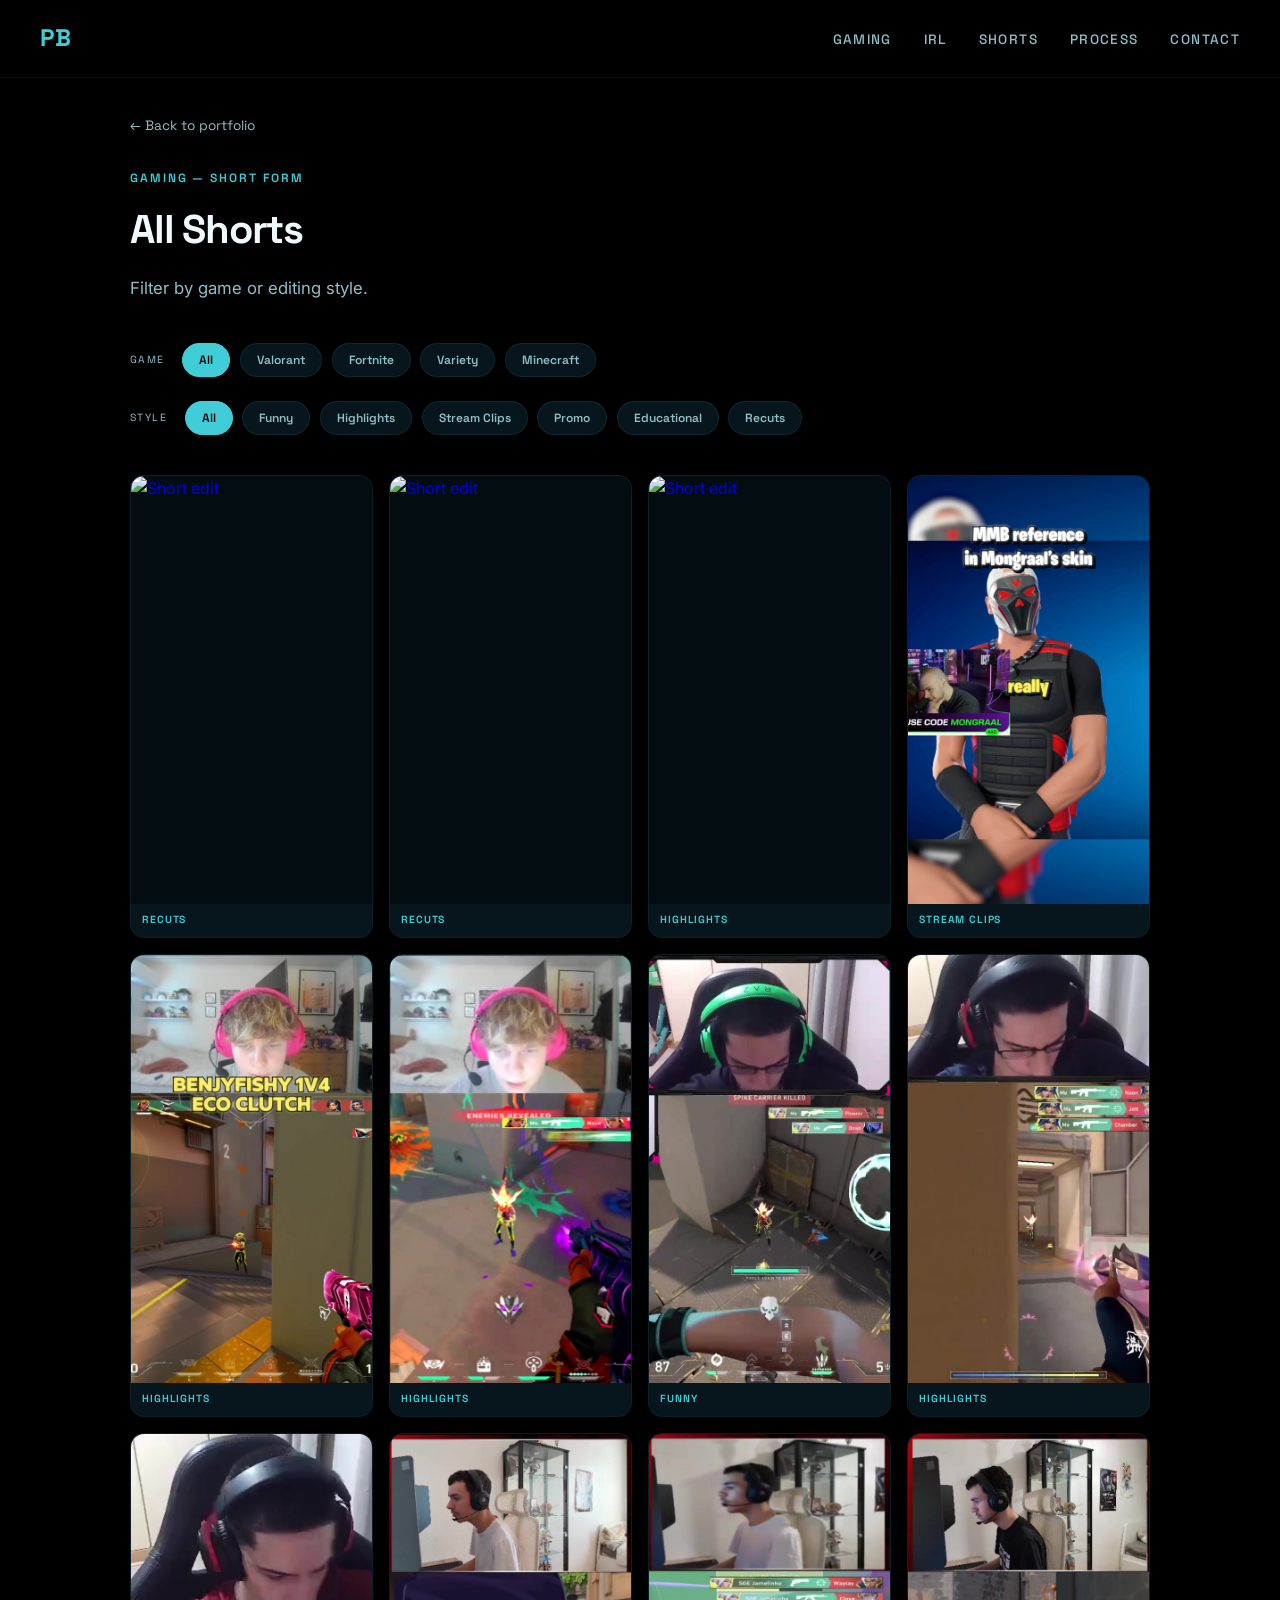
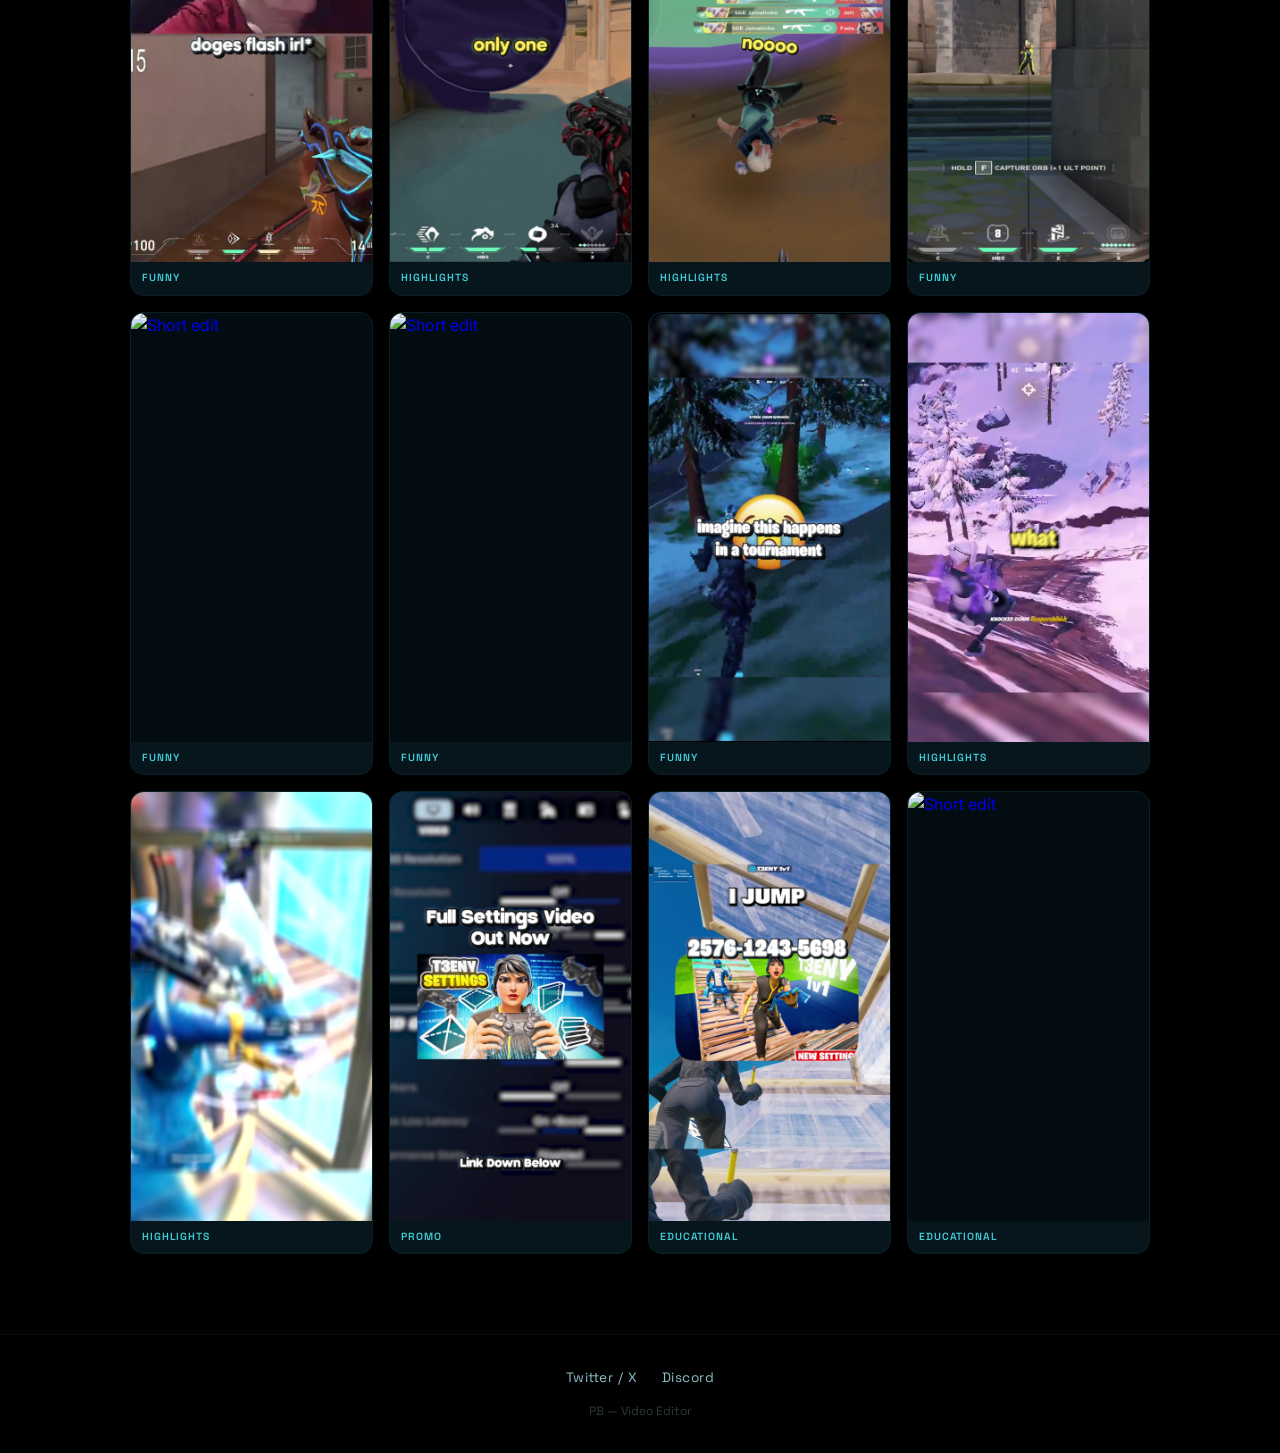
==== shorts.html @ a771ecde "Restore Benjyfishy to site and add 2 new TikTok highlight shorts Co-Authored-By: Claude Sonnet 5 <no" ====
<!DOCTYPE html>
<html lang="en">
<head>
    <meta charset="UTF-8">
    <meta name="viewport" content="width=device-width, initial-scale=1.0">
    <meta name="description" content="PB - Short form gaming edits. TikToks, Shorts, Reels.">
    <link rel="icon" type="image/jpeg" href="img/pfp.jpg">
    <title>PB — Shorts</title>
    <script type="text/javascript">(function(c,l,a,r,i,t,y){c[a]=c[a]||function(){(c[a].q=c[a].q||[]).push(arguments)};t=l.createElement(r);t.async=1;t.src="https://www.clarity.ms/tag/"+i;y=l.getElementsByTagName(r)[0];y.parentNode.insertBefore(t,y);})(window,document,"clarity","script","xhayw4tj0k");</script>
    <script defer src="/_vercel/insights/script.js"></script>
    <link rel="preconnect" href="https://fonts.googleapis.com">
    <link rel="preconnect" href="https://fonts.gstatic.com" crossorigin>
    <link href="https://fonts.googleapis.com/css2?family=Space+Grotesk:wght@400;500;600;700&family=Inter:wght@400;500;600&display=swap" rel="stylesheet">
    <link rel="stylesheet" href="style.css">
</head>
<body>

    <nav>
        <a href="index.html" class="nav-logo">PB</a>
        <button class="hamburger" onclick="this.classList.toggle('active'); document.querySelector('.nav-links').classList.toggle('open')" aria-label="Menu"><span></span><span></span><span></span></button>
        <ul class="nav-links">
            <li><a href="index.html#gaming-longform">Gaming</a></li>
            <li><a href="index.html#irl-longform">IRL</a></li>
            <li><a href="shorts.html">Shorts</a></li>
            <li><a href="index.html#process">Process</a></li>
            <li><a href="index.html#contact">Contact</a></li>
        </ul>
    </nav>

    <section class="content-section" style="padding-top: 7rem;">
        <a href="index.html" class="back-link">← Back to portfolio</a>
        <p class="section-label">Gaming — Short Form</p>
        <h2 class="section-title">All Shorts</h2>
        <p class="section-desc">Filter by game or editing style.</p>

        <div class="filters">
            <span class="filters-label">Game</span>
            <button class="filter-btn active" data-filter="game" data-value="all">All</button>
            <button class="filter-btn" data-filter="game" data-value="valorant">Valorant</button>
            <button class="filter-btn" data-filter="game" data-value="fortnite">Fortnite</button>
            <button class="filter-btn" data-filter="game" data-value="variety">Variety</button>
            <button class="filter-btn" data-filter="game" data-value="minecraft">Minecraft</button>
        </div>

        <div class="filters" style="margin-bottom: 2.5rem;">
            <span class="filters-label">Style</span>
            <button class="filter-btn active" data-filter="style" data-value="all">All</button>
            <button class="filter-btn" data-filter="style" data-value="funny">Funny</button>
            <button class="filter-btn" data-filter="style" data-value="highlights">Highlights</button>
            <button class="filter-btn" data-filter="style" data-value="stream-clips">Stream Clips</button>
            <button class="filter-btn" data-filter="style" data-value="promo">Promo</button>
            <button class="filter-btn" data-filter="style" data-value="educational">Educational</button>
            <button class="filter-btn" data-filter="style" data-value="recuts">Recuts</button>
        </div>

        <div class="shorts-page-grid">

            <!-- Kindly Keyin 1 — Variety — Recuts -->
            <a href="https://www.youtube.com/shorts/w3TwZuUIvdA" target="_blank" class="short-card" data-game="variety" data-style="recuts">
                <div class="short-thumb"><img src="https://img.youtube.com/vi/w3TwZuUIvdA/hqdefault.jpg" alt="Short edit"><div class="thumb-overlay"><div class="play-btn"><svg viewBox="0 0 24 24"><polygon points="8,5 20,12 8,19"/></svg></div></div></div>
                <p class="short-tag">Recuts</p>
            </a>

            <!-- Kindly Keyin 2 — Variety — Recuts -->
            <a href="https://www.youtube.com/shorts/qcKnWe20srw" target="_blank" class="short-card" data-game="variety" data-style="recuts">
                <div class="short-thumb"><img src="https://img.youtube.com/vi/qcKnWe20srw/hqdefault.jpg" alt="Short edit"><div class="thumb-overlay"><div class="play-btn"><svg viewBox="0 0 24 24"><polygon points="8,5 20,12 8,19"/></svg></div></div></div>
                <p class="short-tag">Recuts</p>
            </a>

            <!-- MrDuck 1 — Minecraft — Highlights -->
            <a href="https://youtube.com/shorts/WR0u1XyHiY8" target="_blank" class="short-card" data-game="minecraft" data-style="highlights">
                <div class="short-thumb"><img src="https://img.youtube.com/vi/WR0u1XyHiY8/hqdefault.jpg" alt="Short edit"><div class="thumb-overlay"><div class="play-btn"><svg viewBox="0 0 24 24"><polygon points="8,5 20,12 8,19"/></svg></div></div></div>
                <p class="short-tag">Highlights</p>
            </a>

            <!-- Benjyfishy 1 — Fortnite — Stream Clips -->
            <a href="https://www.tiktok.com/@benjyfishy/video/7657113976437869847" target="_blank" class="short-card" data-game="fortnite" data-style="stream-clips">
                <div class="short-thumb"><img src="img/benjyfishy-1.jpg" alt="Short edit"><div class="thumb-overlay"><div class="play-btn"><svg viewBox="0 0 24 24"><polygon points="8,5 20,12 8,19"/></svg></div></div></div>
                <p class="short-tag">Stream Clips</p>
            </a>

            <!-- Benjyfishy 2 — Fortnite — Highlights -->
            <a href="https://www.tiktok.com/@benjyfishy/video/7693642204333575446" target="_blank" class="short-card" data-game="fortnite" data-style="highlights">
                <div class="short-thumb"><img src="img/benjyfishy-2.jpg" alt="Short edit"><div class="thumb-overlay"><div class="play-btn"><svg viewBox="0 0 24 24"><polygon points="8,5 20,12 8,19"/></svg></div></div></div>
                <p class="short-tag">Highlights</p>
            </a>

            <!-- Benjyfishy 3 — Fortnite — Highlights -->
            <a href="https://www.tiktok.com/@benjyfishy/video/7695808484595567894" target="_blank" class="short-card" data-game="fortnite" data-style="highlights">
                <div class="short-thumb"><img src="img/benjyfishy-3.jpg" alt="Short edit"><div class="thumb-overlay"><div class="play-btn"><svg viewBox="0 0 24 24"><polygon points="8,5 20,12 8,19"/></svg></div></div></div>
                <p class="short-tag">Highlights</p>
            </a>

            <!-- Tkzin 1 — Valorant — Funny -->
            <a href="https://www.tiktok.com/@tkzinvlr/video/7654586617528732948" target="_blank" class="short-card" data-game="valorant" data-style="funny">
                <div class="short-thumb"><img src="img/tkzin-1.jpg" alt="Short edit"><div class="thumb-overlay"><div class="play-btn"><svg viewBox="0 0 24 24"><polygon points="8,5 20,12 8,19"/></svg></div></div></div>
                <p class="short-tag">Funny</p>
            </a>

            <!-- Tkzin 2 — Valorant — Highlights -->
            <a href="https://www.tiktok.com/@tkzinvlr/video/7651688850842078485" target="_blank" class="short-card" data-game="valorant" data-style="highlights">
                <div class="short-thumb"><img src="img/tkzin-2.jpg" alt="Short edit"><div class="thumb-overlay"><div class="play-btn"><svg viewBox="0 0 24 24"><polygon points="8,5 20,12 8,19"/></svg></div></div></div>
                <p class="short-tag">Highlights</p>
            </a>

            <!-- Tkzin 3 — Valorant — Funny -->
            <a href="https://www.tiktok.com/@tkzinvlr/video/7650874917109468437" target="_blank" class="short-card" data-game="valorant" data-style="funny">
                <div class="short-thumb"><img src="img/tkzin-3.jpg" alt="Short edit"><div class="thumb-overlay"><div class="play-btn"><svg viewBox="0 0 24 24"><polygon points="8,5 20,12 8,19"/></svg></div></div></div>
                <p class="short-tag">Funny</p>
            </a>

            <!-- Jamelinho 1 — Valorant — Highlights -->
            <a href="https://www.tiktok.com/@jamelinho213/video/7646429257194917142" target="_blank" class="short-card" data-game="valorant" data-style="highlights">
                <div class="short-thumb"><img src="img/jamelinho-1.jpg" alt="Short edit"><div class="thumb-overlay"><div class="play-btn"><svg viewBox="0 0 24 24"><polygon points="8,5 20,12 8,19"/></svg></div></div></div>
                <p class="short-tag">Highlights</p>
            </a>

            <!-- Jamelinho 2 — Valorant — Highlights -->
            <a href="https://www.tiktok.com/@jamelinho213/video/7651279024005811488" target="_blank" class="short-card" data-game="valorant" data-style="highlights">
                <div class="short-thumb"><img src="img/jamelinho-2.jpg" alt="Short edit"><div class="thumb-overlay"><div class="play-btn"><svg viewBox="0 0 24 24"><polygon points="8,5 20,12 8,19"/></svg></div></div></div>
                <p class="short-tag">Highlights</p>
            </a>

            <!-- Jamelinho 3 — Valorant — Funny -->
            <a href="https://www.tiktok.com/@jamelinho213/video/7651685775796423969" target="_blank" class="short-card" data-game="valorant" data-style="funny">
                <div class="short-thumb"><img src="img/jamelinho-3.jpg" alt="Short edit"><div class="thumb-overlay"><div class="play-btn"><svg viewBox="0 0 24 24"><polygon points="8,5 20,12 8,19"/></svg></div></div></div>
                <p class="short-tag">Funny</p>
            </a>

            <!-- Hailewhy 1 — Valorant — Funny -->
            <a href="https://www.youtube.com/shorts/LQC13AM1E9c" target="_blank" class="short-card" data-game="valorant" data-style="funny">
                <div class="short-thumb"><img src="https://img.youtube.com/vi/LQC13AM1E9c/hqdefault.jpg" alt="Short edit"><div class="thumb-overlay"><div class="play-btn"><svg viewBox="0 0 24 24"><polygon points="8,5 20,12 8,19"/></svg></div></div></div>
                <p class="short-tag">Funny</p>
            </a>

            <!-- Hailewhy 2 — Valorant — Funny -->
            <a href="https://youtube.com/shorts/drgp3cKfG1E" target="_blank" class="short-card" data-game="valorant" data-style="funny">
                <div class="short-thumb"><img src="https://img.youtube.com/vi/drgp3cKfG1E/hqdefault.jpg" alt="Short edit"><div class="thumb-overlay"><div class="play-btn"><svg viewBox="0 0 24 24"><polygon points="8,5 20,12 8,19"/></svg></div></div></div>
                <p class="short-tag">Funny</p>
            </a>

            <!-- Regsita 1 — Fortnite — Funny -->
            <a href="https://youtube.com/shorts/iJgccy70npo" target="_blank" class="short-card" data-game="fortnite" data-style="funny">
                <div class="short-thumb"><img src="img/regsita-1.jpg" alt="Short edit"><div class="thumb-overlay"><div class="play-btn"><svg viewBox="0 0 24 24"><polygon points="8,5 20,12 8,19"/></svg></div></div></div>
                <p class="short-tag">Funny</p>
            </a>

            <!-- Regsita 2 — Fortnite — Highlights -->
            <a href="https://youtube.com/shorts/7oVSVuw4BLs" target="_blank" class="short-card" data-game="fortnite" data-style="highlights">
                <div class="short-thumb"><img src="img/regsita-2.jpg" alt="Short edit"><div class="thumb-overlay"><div class="play-btn"><svg viewBox="0 0 24 24"><polygon points="8,5 20,12 8,19"/></svg></div></div></div>
                <p class="short-tag">Highlights</p>
            </a>

            <!-- Regsita 3 — Fortnite — Highlights -->
            <a href="https://youtube.com/shorts/5EaD35oscok" target="_blank" class="short-card" data-game="fortnite" data-style="highlights">
                <div class="short-thumb"><img src="img/regsita-3.jpg" alt="Short edit"><div class="thumb-overlay"><div class="play-btn"><svg viewBox="0 0 24 24"><polygon points="8,5 20,12 8,19"/></svg></div></div></div>
                <p class="short-tag">Highlights</p>
            </a>

            <!-- T3eny 1 — Fortnite — Promo -->
            <a href="https://youtube.com/shorts/RgDAQVdemAI" target="_blank" class="short-card" data-game="fortnite" data-style="promo">
                <div class="short-thumb"><img src="img/t3eny-1.jpg" alt="Short edit"><div class="thumb-overlay"><div class="play-btn"><svg viewBox="0 0 24 24"><polygon points="8,5 20,12 8,19"/></svg></div></div></div>
                <p class="short-tag">Promo</p>
            </a>

            <!-- T3eny 2 — Fortnite — Educational -->
            <a href="https://www.youtube.com/shorts/pXWXqMBPqcU" target="_blank" class="short-card" data-game="fortnite" data-style="educational">
                <div class="short-thumb"><img src="img/t3eny-2.jpg" alt="Short edit"><div class="thumb-overlay"><div class="play-btn"><svg viewBox="0 0 24 24"><polygon points="8,5 20,12 8,19"/></svg></div></div></div>
                <p class="short-tag">Educational</p>
            </a>

            <!-- T3eny 3 — Fortnite — Educational -->
            <a href="https://www.youtube.com/shorts/SgslJrRnRcw" target="_blank" class="short-card" data-game="fortnite" data-style="educational">
                <div class="short-thumb"><img src="https://img.youtube.com/vi/SgslJrRnRcw/hqdefault.jpg" alt="Short edit"><div class="thumb-overlay"><div class="play-btn"><svg viewBox="0 0 24 24"><polygon points="8,5 20,12 8,19"/></svg></div></div></div>
                <p class="short-tag">Educational</p>
            </a>

        </div>

        <p class="no-results" style="display:none; text-align:center; color: var(--text-secondary); font-family: 'Space Grotesk', sans-serif; padding: 3rem 0;">No shorts match those filters.</p>
    </section>

    <footer>
        <div class="footer-socials">
            <a href="https://x.com/pbvfx__" target="_blank">Twitter / X</a>
            <a href="https://discord.com/users/598600753732648965" target="_blank">Discord</a>
        </div>
        <p class="footer-copy">PB — Video Editor</p>
    </footer>

    <script>
        const gameFilter = { current: 'all' };
        const styleFilter = { current: 'all' };

        document.querySelectorAll('.filter-btn').forEach(btn => {
            btn.addEventListener('click', () => {
                const filterType = btn.dataset.filter;
                const value = btn.dataset.value;

                if (filterType === 'game') gameFilter.current = value;
                if (filterType === 'style') styleFilter.current = value;

                document.querySelectorAll(`.filter-btn[data-filter="${filterType}"]`).forEach(b => b.classList.remove('active'));
                btn.classList.add('active');

                filterShorts();
            });
        });

        function filterShorts() {
            const cards = document.querySelectorAll('.shorts-page-grid .short-card');
            let visibleCount = 0;

            cards.forEach(card => {
                const game = card.dataset.game;
                const style = card.dataset.style;
                const matchGame = gameFilter.current === 'all' || game === gameFilter.current;
                const matchStyle = styleFilter.current === 'all' || style === styleFilter.current;

                if (matchGame && matchStyle) {
                    card.style.display = '';
                    visibleCount++;
                } else {
                    card.style.display = 'none';
                }
            });

            document.querySelector('.no-results').style.display = visibleCount === 0 ? '' : 'none';
        }
    </script>

</body>
</html>
---- style.css ----
:root {
    --background: #000000;
    --background-secondary: #030D11;
    --surface: #07161C;
    --primary: #218697;
    --primary-dark: #0D353F;
    --accent: #41CDD8;
    --accent-glow: #45E2EA;
    --text-primary: #F0F9FB;
    --text-secondary: #8FBFC8;
    --border: #568E98;
    --soft-glow: #BEE8EE;
    --radius: 10px;
    --radius-sm: 6px;
    --radius-lg: 14px;
    --hover-ease: cubic-bezier(0.25, 0.1, 0.0, 1.0);
}

* { margin: 0; padding: 0; box-sizing: border-box; }
html { scroll-behavior: smooth; }

body {
    font-family: 'Inter', sans-serif;
    background: var(--background);
    color: var(--text-primary);
    line-height: 1.6;
    overflow-x: hidden;
}

/* Nav */
nav { position: fixed; top: 0; left: 0; right: 0; z-index: 100; padding: 1.2rem 2.5rem; display: flex; justify-content: space-between; align-items: center; background: rgba(0, 0, 0, 0.85); backdrop-filter: blur(14px); border-bottom: 1px solid rgba(65, 205, 216, 0.07); }
.nav-logo { font-family: 'Space Grotesk', sans-serif; font-size: 1.5rem; font-weight: 700; color: var(--accent); text-decoration: none; letter-spacing: -0.02em; }
.nav-links { display: flex; gap: 2rem; list-style: none; }
.nav-links a { font-family: 'Space Grotesk', sans-serif; font-size: 0.85rem; font-weight: 500; color: var(--text-secondary); text-decoration: none; text-transform: uppercase; letter-spacing: 0.1em; transition: color 0.4s var(--hover-ease); }
.nav-links a:hover { color: var(--accent); }
.hamburger { display: none; flex-direction: column; gap: 5px; cursor: pointer; background: none; border: none; padding: 4px; }
.hamburger span { display: block; width: 22px; height: 2px; background: var(--text-secondary); transition: all 0.3s; }
.hamburger.active span:nth-child(1) { transform: rotate(45deg) translate(5px, 5px); }
.hamburger.active span:nth-child(2) { opacity: 0; }
.hamburger.active span:nth-child(3) { transform: rotate(-45deg) translate(5px, -5px); }

/* Hero */
.hero { min-height: 100vh; display: flex; flex-direction: column; justify-content: center; align-items: center; text-align: center; padding: 6rem 2rem 4rem; position: relative; overflow: hidden; }
.hero-glow { position: absolute; top: 40%; left: 50%; transform: translate(-50%, -50%); width: 1000px; height: 1000px; background: radial-gradient(circle, rgba(65, 205, 216, 0.13) 0%, rgba(65, 205, 216, 0.06) 25%, rgba(65, 205, 216, 0.02) 45%, transparent 65%); pointer-events: none; animation: glowPulse 6s ease-in-out infinite; }
@keyframes glowPulse { 0%, 100% { transform: translate(-50%, -50%) scale(1); opacity: 1; } 33% { transform: translate(-48%, -52%) scale(1.06); opacity: 0.85; } 66% { transform: translate(-52%, -48%) scale(0.97); opacity: 0.95; } }
.hero-name { font-family: 'Space Grotesk', sans-serif; font-size: clamp(5.5rem, 13vw, 10rem); font-weight: 700; letter-spacing: -0.05em; color: var(--text-primary); line-height: 0.9; margin-bottom: 0.5rem; position: relative; z-index: 1; }
.hero-handle { font-family: 'Space Grotesk', sans-serif; font-size: 1.1rem; color: var(--accent); font-weight: 500; margin-bottom: 1.8rem; letter-spacing: 0.02em; position: relative; z-index: 1; }
.hero-tagline { font-size: 1.15rem; color: var(--text-secondary); max-width: 440px; margin-bottom: 2.8rem; line-height: 1.7; position: relative; z-index: 1; }

/* Buttons */
.btn { display: inline-block; font-family: 'Space Grotesk', sans-serif; font-size: 0.9rem; font-weight: 600; text-transform: uppercase; letter-spacing: 0.12em; padding: 0.9rem 2.4rem; color: var(--background); background: var(--accent); text-decoration: none; border-radius: var(--radius); transition: all 0.5s var(--hover-ease); position: relative; z-index: 1; }
.btn:hover { background: var(--accent-glow); box-shadow: 0 4px 25px rgba(65, 205, 216, 0.3); }
.btn-outline { background: transparent; color: var(--accent); border: 1.5px solid var(--accent); }
.btn-outline:hover { background: rgba(65, 205, 216, 0.1); box-shadow: 0 4px 25px rgba(65, 205, 216, 0.2); }
.btn-sm { font-size: 0.8rem; padding: 0.7rem 1.8rem; }

/* Sections */
.content-section { padding: 5rem 2.5rem; max-width: 1100px; margin: 0 auto; }
.section-divider { border: none; border-top: 1px solid rgba(65, 205, 216, 0.08); margin: 0; }
.section-label { font-family: 'Space Grotesk', sans-serif; font-size: 0.75rem; font-weight: 600; text-transform: uppercase; letter-spacing: 0.16em; color: var(--accent); margin-bottom: 0.6rem; }
.section-title { font-family: 'Space Grotesk', sans-serif; font-size: clamp(1.8rem, 4vw, 2.5rem); font-weight: 700; letter-spacing: -0.03em; color: var(--text-primary); margin-bottom: 0.8rem; }
.section-desc { font-size: 1.05rem; color: var(--text-secondary); max-width: 480px; margin-bottom: 2.5rem; line-height: 1.7; }
.section-header { display: flex; justify-content: space-between; align-items: flex-end; margin-bottom: 2.5rem; }
.section-header .section-desc { margin-bottom: 0; }
.section-header-left { display: flex; flex-direction: column; }

/* About */
.about-layout { display: grid; grid-template-columns: auto 1fr auto; gap: 2.5rem; align-items: start; }
.about-pfp-wrapper { display: flex; flex-direction: column; align-items: center; gap: 0.6rem; }
.about-pfp { width: 100px; height: 100px; border-radius: 50%; object-fit: cover; border: 2px solid rgba(65, 205, 216, 0.2); }
.about-pfp-name { font-family: 'Space Grotesk', sans-serif; font-size: 0.9rem; font-weight: 600; color: var(--text-primary); }
.about-text { font-size: 1rem; color: var(--text-secondary); line-height: 1.85; }
.about-grid { display: grid; grid-template-columns: 1fr 1fr; gap: 0.8rem; }
.about-card { padding: 0.9rem 1rem; background: var(--surface); border: 1px solid rgba(65, 205, 216, 0.06); border-radius: var(--radius); }
.about-card-label { font-family: 'Space Grotesk', sans-serif; font-size: 0.6rem; text-transform: uppercase; letter-spacing: 0.14em; color: var(--accent); margin-bottom: 0.2rem; }
.about-card-value { font-family: 'Space Grotesk', sans-serif; font-size: 0.8rem; font-weight: 600; color: var(--text-primary); }

/* Clients */
.clients-grid { display: grid; grid-template-columns: repeat(3, 1fr); gap: 1.2rem; }
.client-card { display: flex; align-items: center; gap: 1rem; padding: 1.2rem; background: var(--surface); border: 1px solid rgba(65, 205, 216, 0.06); border-radius: var(--radius-lg); transition: all 0.5s var(--hover-ease); text-decoration: none; }
.client-card:hover { border-color: rgba(65, 205, 216, 0.15); box-shadow: 0 4px 20px rgba(65, 205, 216, 0.06); }
.client-pfp { width: 52px; height: 52px; border-radius: 50%; object-fit: cover; border: 1.5px solid rgba(65, 205, 216, 0.15); flex-shrink: 0; }
.client-info { display: flex; flex-direction: column; gap: 0.15rem; }
.client-name { font-family: 'Space Grotesk', sans-serif; font-size: 0.95rem; font-weight: 700; color: var(--text-primary); }
.client-stat { font-family: 'Space Grotesk', sans-serif; font-size: 0.75rem; color: var(--accent); font-weight: 500; }

/* Video Cards */
.video-grid, .additional-grid { display: grid; grid-template-columns: repeat(2, 1fr); gap: 1.2rem; }
.video-card { position: relative; display: block; text-decoration: none; overflow: hidden; background: var(--surface); border: 1px solid rgba(65, 205, 216, 0.05); border-radius: var(--radius-lg); transition: all 0.5s var(--hover-ease); }
.video-card:hover { border-color: rgba(65, 205, 216, 0.18); box-shadow: 0 8px 35px rgba(65, 205, 216, 0.1); transform: translateY(-3px); }
.video-thumb { position: relative; width: 100%; aspect-ratio: 16/9; overflow: hidden; background: var(--background-secondary); }
.video-thumb img { width: 100%; height: 100%; object-fit: cover; transition: transform 0.6s var(--hover-ease); }
.video-card:hover .video-thumb img { transform: scale(1.04); }
.thumb-overlay { position: absolute; inset: 0; background: rgba(0, 0, 0, 0.35); display: flex; align-items: center; justify-content: center; opacity: 0; transition: opacity 0.5s var(--hover-ease); }
.video-card:hover .thumb-overlay, .short-card:hover .thumb-overlay { opacity: 1; }
.play-btn { width: 48px; height: 48px; border: 2px solid var(--accent); border-radius: 50%; display: flex; align-items: center; justify-content: center; }
.play-btn svg { width: 18px; height: 18px; fill: var(--accent); margin-left: 2px; }
.video-info { padding: 1rem 1.1rem; }
.video-client { font-family: 'Space Grotesk', sans-serif; font-size: 0.7rem; text-transform: uppercase; letter-spacing: 0.1em; color: var(--accent); margin-bottom: 0.25rem; }
.video-title { font-family: 'Space Grotesk', sans-serif; font-size: 1rem; font-weight: 600; color: var(--text-primary); line-height: 1.4; }

/* Shorts Carousel */
.shorts-carousel { display: flex; gap: 1rem; overflow-x: auto; scroll-snap-type: x mandatory; -webkit-overflow-scrolling: touch; scrollbar-width: none; padding-bottom: 0.5rem; }
.shorts-carousel::-webkit-scrollbar { display: none; }

.short-card { flex: 0 0 200px; scroll-snap-align: start; position: relative; display: block; text-decoration: none; overflow: hidden; background: var(--surface); border: 1px solid rgba(65, 205, 216, 0.05); border-radius: var(--radius-lg); transition: all 0.5s var(--hover-ease); }
.short-card:hover { border-color: rgba(65, 205, 216, 0.18); box-shadow: 0 8px 35px rgba(65, 205, 216, 0.1); transform: translateY(-3px); }
.short-thumb { position: relative; width: 100%; aspect-ratio: 9/16; overflow: hidden; background: var(--background-secondary); }
.short-thumb img { width: 100%; height: 100%; object-fit: cover; transition: transform 0.6s var(--hover-ease); }
.short-card:hover .short-thumb img { transform: scale(1.04); }
.short-tag { padding: 0.5rem 0.7rem; font-family: 'Space Grotesk', sans-serif; font-size: 0.65rem; text-transform: uppercase; letter-spacing: 0.08em; color: var(--accent); font-weight: 600; }

/* Shorts Grid (for shorts.html) */
.shorts-page-grid { display: grid; grid-template-columns: repeat(4, 1fr); gap: 1rem; }
.shorts-page-grid .short-card { flex: none; }

/* Filters */
.filters { display: flex; flex-wrap: wrap; gap: 0.6rem; margin-bottom: 1.5rem; }
.filters-label { font-family: 'Space Grotesk', sans-serif; font-size: 0.65rem; text-transform: uppercase; letter-spacing: 0.14em; color: var(--text-secondary); margin-right: 0.5rem; display: flex; align-items: center; }
.filter-btn { font-family: 'Space Grotesk', sans-serif; font-size: 0.75rem; font-weight: 600; padding: 0.5rem 1rem; background: var(--surface); border: 1px solid rgba(65, 205, 216, 0.1); border-radius: 50px; color: var(--text-secondary); cursor: pointer; transition: all 0.4s var(--hover-ease); }
.filter-btn:hover { border-color: rgba(65, 205, 216, 0.3); color: var(--accent); }
.filter-btn.active { background: var(--accent); color: var(--background); border-color: var(--accent); }

/* Process */
.process-grid { display: grid; grid-template-columns: repeat(5, 1fr); gap: 1rem; }
.process-step { padding: 1.5rem 1.2rem; background: var(--surface); border: 1px solid rgba(65, 205, 216, 0.06); border-radius: var(--radius-lg); }
.process-step-number { font-family: 'Space Grotesk', sans-serif; font-size: 2rem; font-weight: 700; color: rgba(65, 205, 216, 0.15); line-height: 1; margin-bottom: 0.8rem; }
.process-step-title { font-family: 'Space Grotesk', sans-serif; font-size: 1rem; font-weight: 700; color: var(--accent); margin-bottom: 0.5rem; }
.process-step-desc { font-size: 0.9rem; color: var(--text-secondary); line-height: 1.6; }

/* CTA */
.cta-section { text-align: center; padding: 6rem 2rem; }
.cta-title { font-family: 'Space Grotesk', sans-serif; font-size: clamp(2rem, 5vw, 3rem); font-weight: 700; letter-spacing: -0.03em; margin-bottom: 1rem; }
.cta-desc { color: var(--text-secondary); margin-bottom: 2.5rem; font-size: 1.05rem; }
.cta-buttons { display: flex; gap: 1rem; justify-content: center; flex-wrap: wrap; }
.cta-discord { font-family: 'Space Grotesk', sans-serif; font-size: 0.9rem; color: var(--text-secondary); margin-top: 1.5rem; }
.cta-discord span { color: var(--accent); font-weight: 600; }

/* Footer */
footer { padding: 2rem 2.5rem; text-align: center; border-top: 1px solid rgba(65, 205, 216, 0.05); }
.footer-socials { display: flex; justify-content: center; gap: 1.5rem; margin-bottom: 0.8rem; }
.footer-socials a { color: var(--text-secondary); text-decoration: none; font-size: 0.85rem; font-family: 'Space Grotesk', sans-serif; letter-spacing: 0.04em; transition: color 0.4s var(--hover-ease); }
.footer-socials a:hover { color: var(--accent); }
.footer-copy { font-size: 0.75rem; color: rgba(143, 191, 200, 0.3); font-family: 'Space Grotesk', sans-serif; }

/* Back link */
.back-link { display: inline-flex; align-items: center; gap: 0.4rem; font-family: 'Space Grotesk', sans-serif; font-size: 0.85rem; color: var(--text-secondary); text-decoration: none; margin-bottom: 2rem; transition: color 0.4s var(--hover-ease); }
.back-link:hover { color: var(--accent); }

/* Mobile */
@media (max-width: 768px) {
    nav { padding: 1rem 1.2rem; }
    .hamburger { display: flex; }
    .nav-links { display: none; position: absolute; top: 100%; left: 0; right: 0; flex-direction: column; background: rgba(0, 0, 0, 0.95); backdrop-filter: blur(14px); padding: 1.5rem 1.2rem; gap: 1.2rem; border-bottom: 1px solid rgba(65, 205, 216, 0.07); }
    .nav-links.open { display: flex; }
    .content-section { padding: 3.5rem 1.2rem; }
    .about-layout { grid-template-columns: 1fr; gap: 2rem; }
    .about-pfp-wrapper { flex-direction: row; gap: 1rem; }
    .about-grid { grid-template-columns: 1fr 1fr; }
    .clients-grid { grid-template-columns: 1fr; }
    .video-grid, .additional-grid { grid-template-columns: 1fr; }
    .shorts-page-grid { grid-template-columns: repeat(2, 1fr); gap: 0.8rem; }
    .process-grid { grid-template-columns: 1fr; }
    .hero { padding: 5rem 1.2rem 3rem; }
    .section-header { flex-direction: column; align-items: flex-start; gap: 1.5rem; }
    .short-card { flex: 0 0 160px; }
}

@media (prefers-reduced-motion: reduce) {
    * { transition: none !important; animation: none !important; }
    html { scroll-behavior: auto; }
}
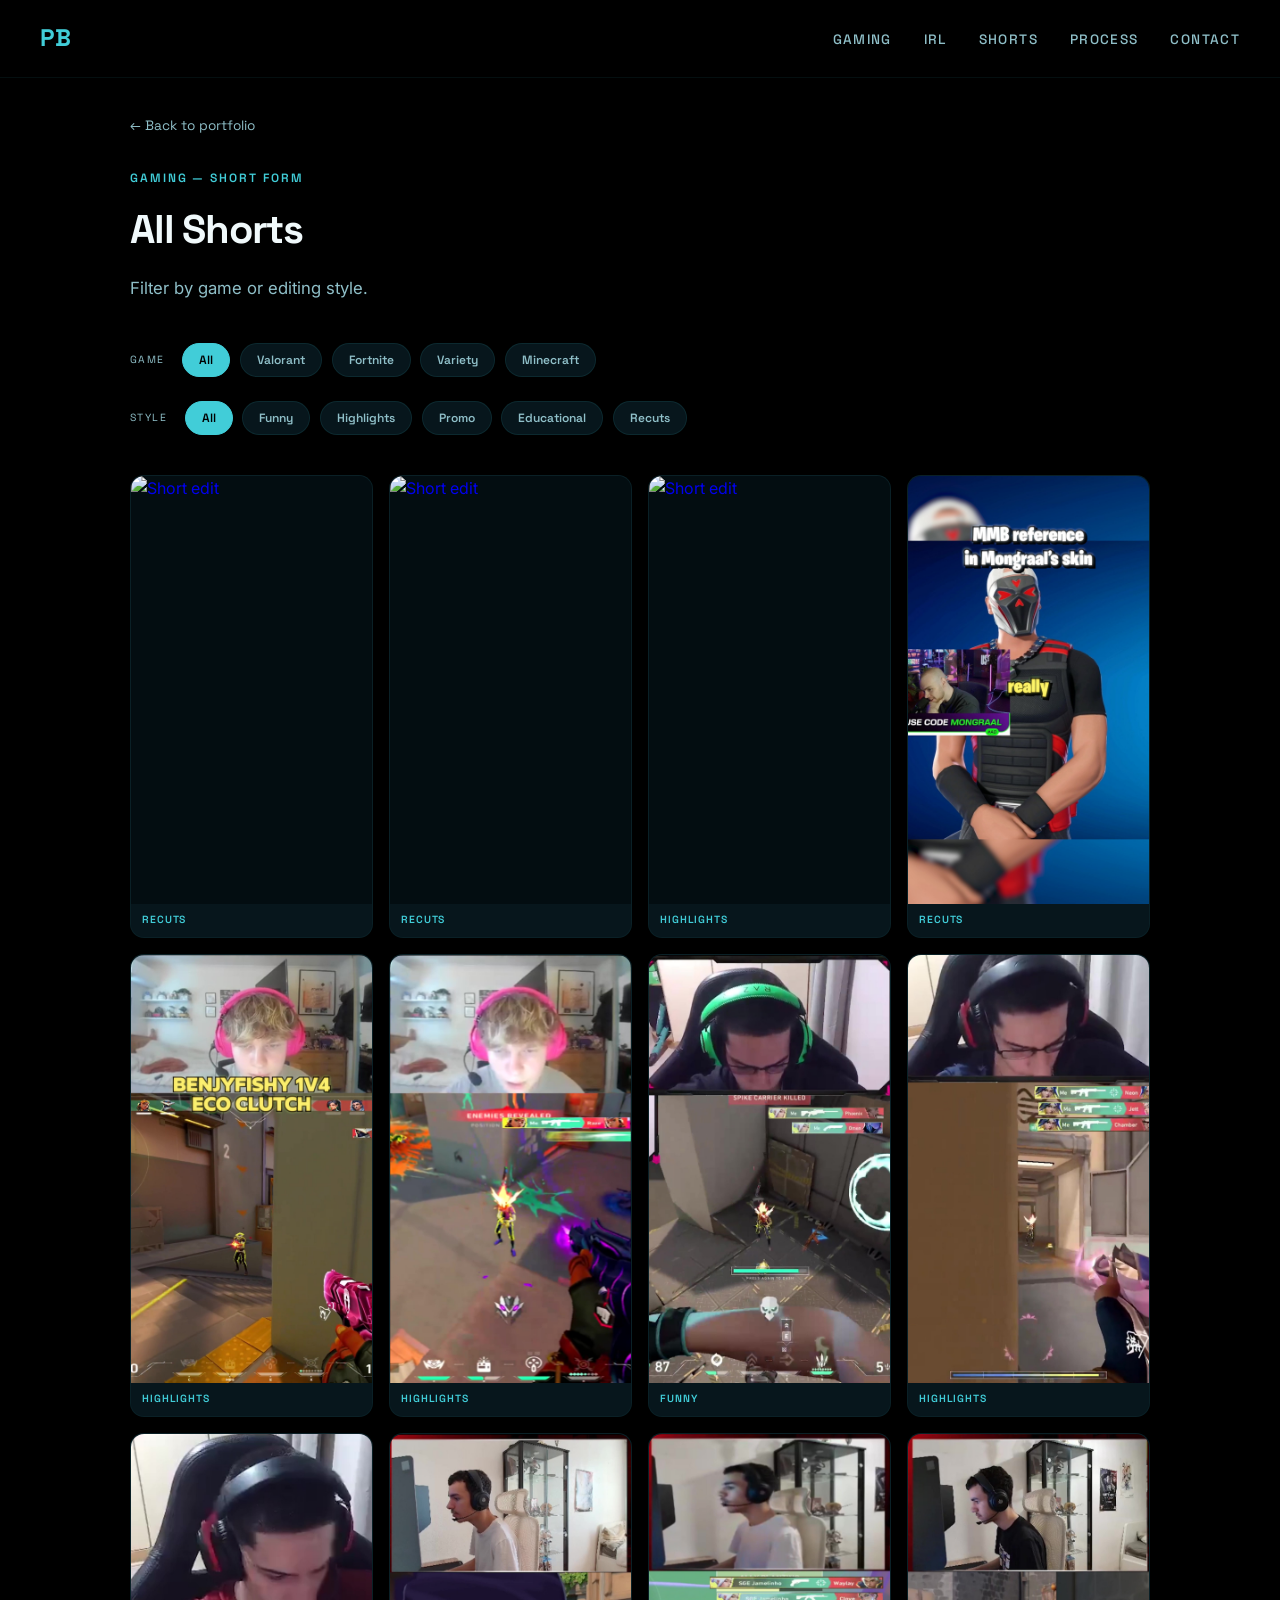
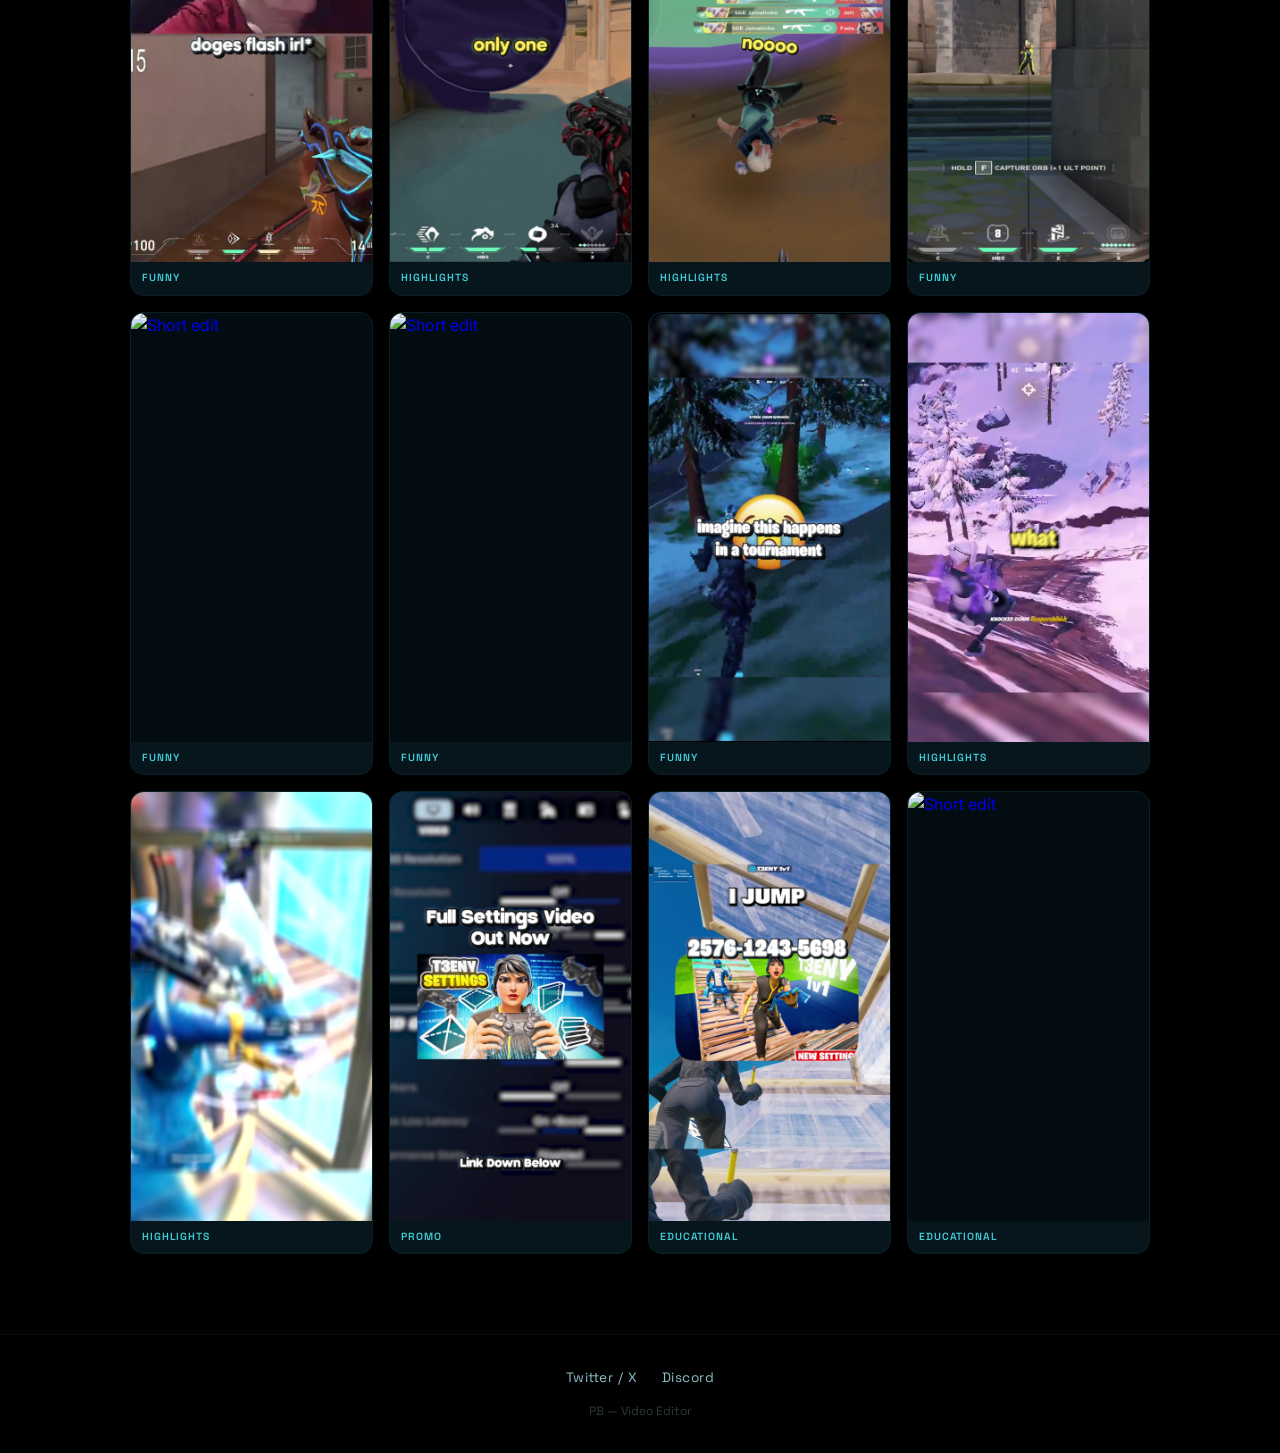
==== commit 58c93043: "Replace Stream Clips style with Recuts, remove unused filter Co-Authored-By: Claude Sonnet 5 <norepl" ====
--- a/shorts.html
+++ b/shorts.html
@@ -47,7 +47,6 @@
             <button class="filter-btn active" data-filter="style" data-value="all">All</button>
             <button class="filter-btn" data-filter="style" data-value="funny">Funny</button>
             <button class="filter-btn" data-filter="style" data-value="highlights">Highlights</button>
-            <button class="filter-btn" data-filter="style" data-value="stream-clips">Stream Clips</button>
             <button class="filter-btn" data-filter="style" data-value="promo">Promo</button>
             <button class="filter-btn" data-filter="style" data-value="educational">Educational</button>
             <button class="filter-btn" data-filter="style" data-value="recuts">Recuts</button>
@@ -73,20 +72,20 @@
                 <p class="short-tag">Highlights</p>
             </a>
 
-            <!-- Benjyfishy 1 — Fortnite — Stream Clips -->
-            <a href="https://www.tiktok.com/@benjyfishy/video/7657113976437869847" target="_blank" class="short-card" data-game="fortnite" data-style="stream-clips">
+            <!-- Benjyfishy 1 — Fortnite — Recuts -->
+            <a href="https://www.tiktok.com/@benjyfishy/video/7657113976437869847" target="_blank" class="short-card" data-game="fortnite" data-style="recuts">
                 <div class="short-thumb"><img src="img/benjyfishy-1.jpg" alt="Short edit"><div class="thumb-overlay"><div class="play-btn"><svg viewBox="0 0 24 24"><polygon points="8,5 20,12 8,19"/></svg></div></div></div>
-                <p class="short-tag">Stream Clips</p>
-            </a>
-
-            <!-- Benjyfishy 2 — Fortnite — Highlights -->
-            <a href="https://www.tiktok.com/@benjyfishy/video/7693642204333575446" target="_blank" class="short-card" data-game="fortnite" data-style="highlights">
+                <p class="short-tag">Recuts</p>
+            </a>
+
+            <!-- Benjyfishy 2 — Valorant — Highlights -->
+            <a href="https://www.tiktok.com/@benjyfishy/video/7693642204333575446" target="_blank" class="short-card" data-game="valorant" data-style="highlights">
                 <div class="short-thumb"><img src="img/benjyfishy-2.jpg" alt="Short edit"><div class="thumb-overlay"><div class="play-btn"><svg viewBox="0 0 24 24"><polygon points="8,5 20,12 8,19"/></svg></div></div></div>
                 <p class="short-tag">Highlights</p>
             </a>
 
-            <!-- Benjyfishy 3 — Fortnite — Highlights -->
-            <a href="https://www.tiktok.com/@benjyfishy/video/7695808484595567894" target="_blank" class="short-card" data-game="fortnite" data-style="highlights">
+            <!-- Benjyfishy 3 — Valorant — Highlights -->
+            <a href="https://www.tiktok.com/@benjyfishy/video/7695808484595567894" target="_blank" class="short-card" data-game="valorant" data-style="highlights">
                 <div class="short-thumb"><img src="img/benjyfishy-3.jpg" alt="Short edit"><div class="thumb-overlay"><div class="play-btn"><svg viewBox="0 0 24 24"><polygon points="8,5 20,12 8,19"/></svg></div></div></div>
                 <p class="short-tag">Highlights</p>
             </a>
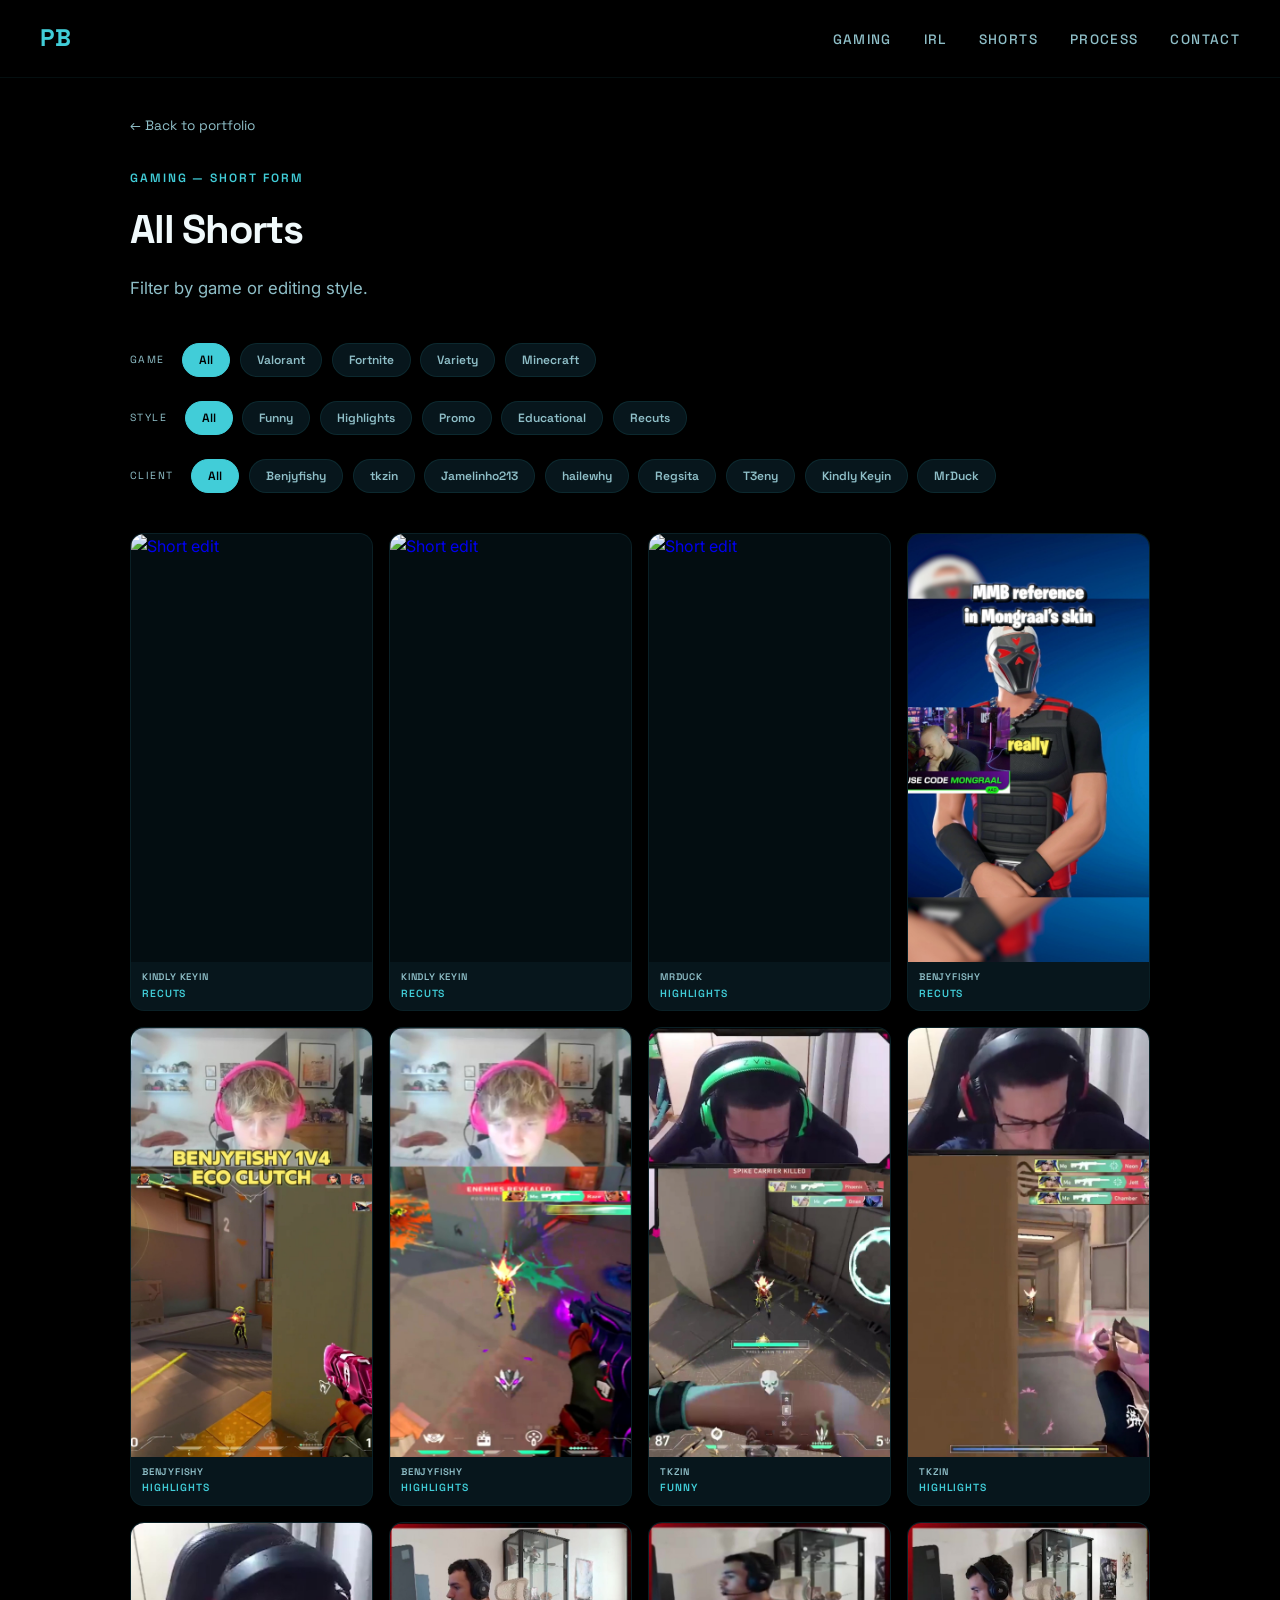
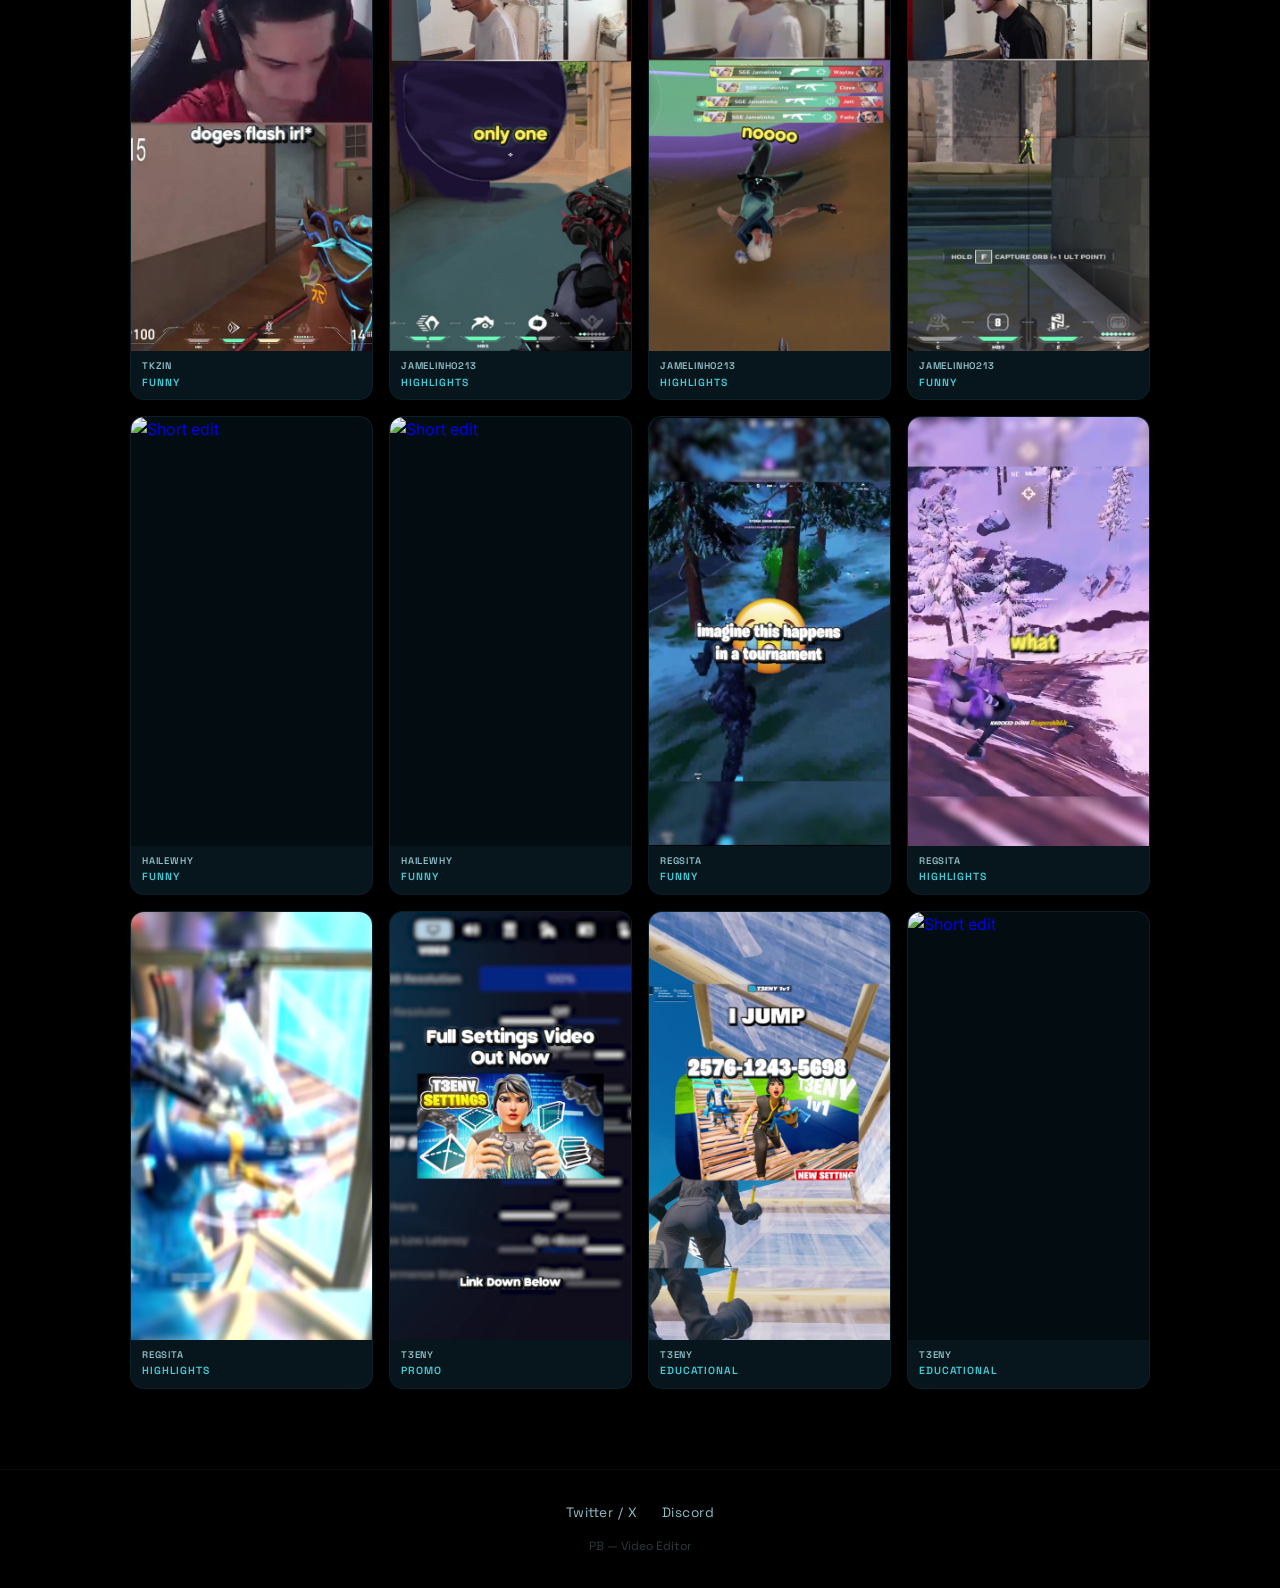
==== commit c303171d: "Add client labels and filter to shorts page, link client cards to pre-filtered shorts" ====
--- a/shorts.html
+++ b/shorts.html
@@ -42,7 +42,7 @@
             <button class="filter-btn" data-filter="game" data-value="minecraft">Minecraft</button>
         </div>
 
-        <div class="filters" style="margin-bottom: 2.5rem;">
+        <div class="filters">
             <span class="filters-label">Style</span>
             <button class="filter-btn active" data-filter="style" data-value="all">All</button>
             <button class="filter-btn" data-filter="style" data-value="funny">Funny</button>
@@ -52,125 +52,158 @@
             <button class="filter-btn" data-filter="style" data-value="recuts">Recuts</button>
         </div>
 
+        <div class="filters" style="margin-bottom: 2.5rem;">
+            <span class="filters-label">Client</span>
+            <button class="filter-btn active" data-filter="client" data-value="all">All</button>
+            <button class="filter-btn" data-filter="client" data-value="benjyfishy">Benjyfishy</button>
+            <button class="filter-btn" data-filter="client" data-value="tkzin">tkzin</button>
+            <button class="filter-btn" data-filter="client" data-value="jamelinho213">Jamelinho213</button>
+            <button class="filter-btn" data-filter="client" data-value="hailewhy">hailewhy</button>
+            <button class="filter-btn" data-filter="client" data-value="regsita">Regsita</button>
+            <button class="filter-btn" data-filter="client" data-value="t3eny">T3eny</button>
+            <button class="filter-btn" data-filter="client" data-value="kindlykeyin">Kindly Keyin</button>
+            <button class="filter-btn" data-filter="client" data-value="mrduck">MrDuck</button>
+        </div>
+
         <div class="shorts-page-grid">
 
             <!-- Kindly Keyin 1 — Variety — Recuts -->
-            <a href="https://www.youtube.com/shorts/w3TwZuUIvdA" target="_blank" class="short-card" data-game="variety" data-style="recuts">
+            <a href="https://www.youtube.com/shorts/w3TwZuUIvdA" target="_blank" class="short-card" data-game="variety" data-style="recuts" data-client="kindlykeyin">
                 <div class="short-thumb"><img src="https://img.youtube.com/vi/w3TwZuUIvdA/hqdefault.jpg" alt="Short edit"><div class="thumb-overlay"><div class="play-btn"><svg viewBox="0 0 24 24"><polygon points="8,5 20,12 8,19"/></svg></div></div></div>
+                <p class="short-client">Kindly Keyin</p>
                 <p class="short-tag">Recuts</p>
             </a>
 
             <!-- Kindly Keyin 2 — Variety — Recuts -->
-            <a href="https://www.youtube.com/shorts/qcKnWe20srw" target="_blank" class="short-card" data-game="variety" data-style="recuts">
+            <a href="https://www.youtube.com/shorts/qcKnWe20srw" target="_blank" class="short-card" data-game="variety" data-style="recuts" data-client="kindlykeyin">
                 <div class="short-thumb"><img src="https://img.youtube.com/vi/qcKnWe20srw/hqdefault.jpg" alt="Short edit"><div class="thumb-overlay"><div class="play-btn"><svg viewBox="0 0 24 24"><polygon points="8,5 20,12 8,19"/></svg></div></div></div>
+                <p class="short-client">Kindly Keyin</p>
                 <p class="short-tag">Recuts</p>
             </a>
 
             <!-- MrDuck 1 — Minecraft — Highlights -->
-            <a href="https://youtube.com/shorts/WR0u1XyHiY8" target="_blank" class="short-card" data-game="minecraft" data-style="highlights">
+            <a href="https://youtube.com/shorts/WR0u1XyHiY8" target="_blank" class="short-card" data-game="minecraft" data-style="highlights" data-client="mrduck">
                 <div class="short-thumb"><img src="https://img.youtube.com/vi/WR0u1XyHiY8/hqdefault.jpg" alt="Short edit"><div class="thumb-overlay"><div class="play-btn"><svg viewBox="0 0 24 24"><polygon points="8,5 20,12 8,19"/></svg></div></div></div>
+                <p class="short-client">MrDuck</p>
                 <p class="short-tag">Highlights</p>
             </a>
 
             <!-- Benjyfishy 1 — Fortnite — Recuts -->
-            <a href="https://www.tiktok.com/@benjyfishy/video/7657113976437869847" target="_blank" class="short-card" data-game="fortnite" data-style="recuts">
+            <a href="https://www.tiktok.com/@benjyfishy/video/7657113976437869847" target="_blank" class="short-card" data-game="fortnite" data-style="recuts" data-client="benjyfishy">
                 <div class="short-thumb"><img src="img/benjyfishy-1.jpg" alt="Short edit"><div class="thumb-overlay"><div class="play-btn"><svg viewBox="0 0 24 24"><polygon points="8,5 20,12 8,19"/></svg></div></div></div>
+                <p class="short-client">Benjyfishy</p>
                 <p class="short-tag">Recuts</p>
             </a>
 
             <!-- Benjyfishy 2 — Valorant — Highlights -->
-            <a href="https://www.tiktok.com/@benjyfishy/video/7693642204333575446" target="_blank" class="short-card" data-game="valorant" data-style="highlights">
+            <a href="https://www.tiktok.com/@benjyfishy/video/7693642204333575446" target="_blank" class="short-card" data-game="valorant" data-style="highlights" data-client="benjyfishy">
                 <div class="short-thumb"><img src="img/benjyfishy-2.jpg" alt="Short edit"><div class="thumb-overlay"><div class="play-btn"><svg viewBox="0 0 24 24"><polygon points="8,5 20,12 8,19"/></svg></div></div></div>
+                <p class="short-client">Benjyfishy</p>
                 <p class="short-tag">Highlights</p>
             </a>
 
             <!-- Benjyfishy 3 — Valorant — Highlights -->
-            <a href="https://www.tiktok.com/@benjyfishy/video/7695808484595567894" target="_blank" class="short-card" data-game="valorant" data-style="highlights">
+            <a href="https://www.tiktok.com/@benjyfishy/video/7695808484595567894" target="_blank" class="short-card" data-game="valorant" data-style="highlights" data-client="benjyfishy">
                 <div class="short-thumb"><img src="img/benjyfishy-3.jpg" alt="Short edit"><div class="thumb-overlay"><div class="play-btn"><svg viewBox="0 0 24 24"><polygon points="8,5 20,12 8,19"/></svg></div></div></div>
+                <p class="short-client">Benjyfishy</p>
                 <p class="short-tag">Highlights</p>
             </a>
 
             <!-- Tkzin 1 — Valorant — Funny -->
-            <a href="https://www.tiktok.com/@tkzinvlr/video/7654586617528732948" target="_blank" class="short-card" data-game="valorant" data-style="funny">
+            <a href="https://www.tiktok.com/@tkzinvlr/video/7654586617528732948" target="_blank" class="short-card" data-game="valorant" data-style="funny" data-client="tkzin">
                 <div class="short-thumb"><img src="img/tkzin-1.jpg" alt="Short edit"><div class="thumb-overlay"><div class="play-btn"><svg viewBox="0 0 24 24"><polygon points="8,5 20,12 8,19"/></svg></div></div></div>
+                <p class="short-client">tkzin</p>
                 <p class="short-tag">Funny</p>
             </a>
 
             <!-- Tkzin 2 — Valorant — Highlights -->
-            <a href="https://www.tiktok.com/@tkzinvlr/video/7651688850842078485" target="_blank" class="short-card" data-game="valorant" data-style="highlights">
+            <a href="https://www.tiktok.com/@tkzinvlr/video/7651688850842078485" target="_blank" class="short-card" data-game="valorant" data-style="highlights" data-client="tkzin">
                 <div class="short-thumb"><img src="img/tkzin-2.jpg" alt="Short edit"><div class="thumb-overlay"><div class="play-btn"><svg viewBox="0 0 24 24"><polygon points="8,5 20,12 8,19"/></svg></div></div></div>
+                <p class="short-client">tkzin</p>
                 <p class="short-tag">Highlights</p>
             </a>
 
             <!-- Tkzin 3 — Valorant — Funny -->
-            <a href="https://www.tiktok.com/@tkzinvlr/video/7650874917109468437" target="_blank" class="short-card" data-game="valorant" data-style="funny">
+            <a href="https://www.tiktok.com/@tkzinvlr/video/7650874917109468437" target="_blank" class="short-card" data-game="valorant" data-style="funny" data-client="tkzin">
                 <div class="short-thumb"><img src="img/tkzin-3.jpg" alt="Short edit"><div class="thumb-overlay"><div class="play-btn"><svg viewBox="0 0 24 24"><polygon points="8,5 20,12 8,19"/></svg></div></div></div>
+                <p class="short-client">tkzin</p>
                 <p class="short-tag">Funny</p>
             </a>
 
             <!-- Jamelinho 1 — Valorant — Highlights -->
-            <a href="https://www.tiktok.com/@jamelinho213/video/7646429257194917142" target="_blank" class="short-card" data-game="valorant" data-style="highlights">
+            <a href="https://www.tiktok.com/@jamelinho213/video/7646429257194917142" target="_blank" class="short-card" data-game="valorant" data-style="highlights" data-client="jamelinho213">
                 <div class="short-thumb"><img src="img/jamelinho-1.jpg" alt="Short edit"><div class="thumb-overlay"><div class="play-btn"><svg viewBox="0 0 24 24"><polygon points="8,5 20,12 8,19"/></svg></div></div></div>
+                <p class="short-client">Jamelinho213</p>
                 <p class="short-tag">Highlights</p>
             </a>
 
             <!-- Jamelinho 2 — Valorant — Highlights -->
-            <a href="https://www.tiktok.com/@jamelinho213/video/7651279024005811488" target="_blank" class="short-card" data-game="valorant" data-style="highlights">
+            <a href="https://www.tiktok.com/@jamelinho213/video/7651279024005811488" target="_blank" class="short-card" data-game="valorant" data-style="highlights" data-client="jamelinho213">
                 <div class="short-thumb"><img src="img/jamelinho-2.jpg" alt="Short edit"><div class="thumb-overlay"><div class="play-btn"><svg viewBox="0 0 24 24"><polygon points="8,5 20,12 8,19"/></svg></div></div></div>
+                <p class="short-client">Jamelinho213</p>
                 <p class="short-tag">Highlights</p>
             </a>
 
             <!-- Jamelinho 3 — Valorant — Funny -->
-            <a href="https://www.tiktok.com/@jamelinho213/video/7651685775796423969" target="_blank" class="short-card" data-game="valorant" data-style="funny">
+            <a href="https://www.tiktok.com/@jamelinho213/video/7651685775796423969" target="_blank" class="short-card" data-game="valorant" data-style="funny" data-client="jamelinho213">
                 <div class="short-thumb"><img src="img/jamelinho-3.jpg" alt="Short edit"><div class="thumb-overlay"><div class="play-btn"><svg viewBox="0 0 24 24"><polygon points="8,5 20,12 8,19"/></svg></div></div></div>
+                <p class="short-client">Jamelinho213</p>
                 <p class="short-tag">Funny</p>
             </a>
 
             <!-- Hailewhy 1 — Valorant — Funny -->
-            <a href="https://www.youtube.com/shorts/LQC13AM1E9c" target="_blank" class="short-card" data-game="valorant" data-style="funny">
+            <a href="https://www.youtube.com/shorts/LQC13AM1E9c" target="_blank" class="short-card" data-game="valorant" data-style="funny" data-client="hailewhy">
                 <div class="short-thumb"><img src="https://img.youtube.com/vi/LQC13AM1E9c/hqdefault.jpg" alt="Short edit"><div class="thumb-overlay"><div class="play-btn"><svg viewBox="0 0 24 24"><polygon points="8,5 20,12 8,19"/></svg></div></div></div>
+                <p class="short-client">hailewhy</p>
                 <p class="short-tag">Funny</p>
             </a>
 
             <!-- Hailewhy 2 — Valorant — Funny -->
-            <a href="https://youtube.com/shorts/drgp3cKfG1E" target="_blank" class="short-card" data-game="valorant" data-style="funny">
+            <a href="https://youtube.com/shorts/drgp3cKfG1E" target="_blank" class="short-card" data-game="valorant" data-style="funny" data-client="hailewhy">
                 <div class="short-thumb"><img src="https://img.youtube.com/vi/drgp3cKfG1E/hqdefault.jpg" alt="Short edit"><div class="thumb-overlay"><div class="play-btn"><svg viewBox="0 0 24 24"><polygon points="8,5 20,12 8,19"/></svg></div></div></div>
+                <p class="short-client">hailewhy</p>
                 <p class="short-tag">Funny</p>
             </a>
 
             <!-- Regsita 1 — Fortnite — Funny -->
-            <a href="https://youtube.com/shorts/iJgccy70npo" target="_blank" class="short-card" data-game="fortnite" data-style="funny">
+            <a href="https://youtube.com/shorts/iJgccy70npo" target="_blank" class="short-card" data-game="fortnite" data-style="funny" data-client="regsita">
                 <div class="short-thumb"><img src="img/regsita-1.jpg" alt="Short edit"><div class="thumb-overlay"><div class="play-btn"><svg viewBox="0 0 24 24"><polygon points="8,5 20,12 8,19"/></svg></div></div></div>
+                <p class="short-client">Regsita</p>
                 <p class="short-tag">Funny</p>
             </a>
 
             <!-- Regsita 2 — Fortnite — Highlights -->
-            <a href="https://youtube.com/shorts/7oVSVuw4BLs" target="_blank" class="short-card" data-game="fortnite" data-style="highlights">
+            <a href="https://youtube.com/shorts/7oVSVuw4BLs" target="_blank" class="short-card" data-game="fortnite" data-style="highlights" data-client="regsita">
                 <div class="short-thumb"><img src="img/regsita-2.jpg" alt="Short edit"><div class="thumb-overlay"><div class="play-btn"><svg viewBox="0 0 24 24"><polygon points="8,5 20,12 8,19"/></svg></div></div></div>
+                <p class="short-client">Regsita</p>
                 <p class="short-tag">Highlights</p>
             </a>
 
             <!-- Regsita 3 — Fortnite — Highlights -->
-            <a href="https://youtube.com/shorts/5EaD35oscok" target="_blank" class="short-card" data-game="fortnite" data-style="highlights">
+            <a href="https://youtube.com/shorts/5EaD35oscok" target="_blank" class="short-card" data-game="fortnite" data-style="highlights" data-client="regsita">
                 <div class="short-thumb"><img src="img/regsita-3.jpg" alt="Short edit"><div class="thumb-overlay"><div class="play-btn"><svg viewBox="0 0 24 24"><polygon points="8,5 20,12 8,19"/></svg></div></div></div>
+                <p class="short-client">Regsita</p>
                 <p class="short-tag">Highlights</p>
             </a>
 
             <!-- T3eny 1 — Fortnite — Promo -->
-            <a href="https://youtube.com/shorts/RgDAQVdemAI" target="_blank" class="short-card" data-game="fortnite" data-style="promo">
+            <a href="https://youtube.com/shorts/RgDAQVdemAI" target="_blank" class="short-card" data-game="fortnite" data-style="promo" data-client="t3eny">
                 <div class="short-thumb"><img src="img/t3eny-1.jpg" alt="Short edit"><div class="thumb-overlay"><div class="play-btn"><svg viewBox="0 0 24 24"><polygon points="8,5 20,12 8,19"/></svg></div></div></div>
+                <p class="short-client">T3eny</p>
                 <p class="short-tag">Promo</p>
             </a>
 
             <!-- T3eny 2 — Fortnite — Educational -->
-            <a href="https://www.youtube.com/shorts/pXWXqMBPqcU" target="_blank" class="short-card" data-game="fortnite" data-style="educational">
+            <a href="https://www.youtube.com/shorts/pXWXqMBPqcU" target="_blank" class="short-card" data-game="fortnite" data-style="educational" data-client="t3eny">
                 <div class="short-thumb"><img src="img/t3eny-2.jpg" alt="Short edit"><div class="thumb-overlay"><div class="play-btn"><svg viewBox="0 0 24 24"><polygon points="8,5 20,12 8,19"/></svg></div></div></div>
+                <p class="short-client">T3eny</p>
                 <p class="short-tag">Educational</p>
             </a>
 
             <!-- T3eny 3 — Fortnite — Educational -->
-            <a href="https://www.youtube.com/shorts/SgslJrRnRcw" target="_blank" class="short-card" data-game="fortnite" data-style="educational">
+            <a href="https://www.youtube.com/shorts/SgslJrRnRcw" target="_blank" class="short-card" data-game="fortnite" data-style="educational" data-client="t3eny">
                 <div class="short-thumb"><img src="https://img.youtube.com/vi/SgslJrRnRcw/hqdefault.jpg" alt="Short edit"><div class="thumb-overlay"><div class="play-btn"><svg viewBox="0 0 24 24"><polygon points="8,5 20,12 8,19"/></svg></div></div></div>
+                <p class="short-client">T3eny</p>
                 <p class="short-tag">Educational</p>
             </a>
 
@@ -190,6 +223,7 @@
     <script>
         const gameFilter = { current: 'all' };
         const styleFilter = { current: 'all' };
+        const clientFilter = { current: 'all' };
 
         document.querySelectorAll('.filter-btn').forEach(btn => {
             btn.addEventListener('click', () => {
@@ -198,6 +232,7 @@
 
                 if (filterType === 'game') gameFilter.current = value;
                 if (filterType === 'style') styleFilter.current = value;
+                if (filterType === 'client') clientFilter.current = value;
 
                 document.querySelectorAll(`.filter-btn[data-filter="${filterType}"]`).forEach(b => b.classList.remove('active'));
                 btn.classList.add('active');
@@ -213,10 +248,12 @@
             cards.forEach(card => {
                 const game = card.dataset.game;
                 const style = card.dataset.style;
+                const client = card.dataset.client;
                 const matchGame = gameFilter.current === 'all' || game === gameFilter.current;
                 const matchStyle = styleFilter.current === 'all' || style === styleFilter.current;
-
-                if (matchGame && matchStyle) {
+                const matchClient = clientFilter.current === 'all' || client === clientFilter.current;
+
+                if (matchGame && matchStyle && matchClient) {
                     card.style.display = '';
                     visibleCount++;
                 } else {
@@ -226,6 +263,19 @@
 
             document.querySelector('.no-results').style.display = visibleCount === 0 ? '' : 'none';
         }
+
+        // Pre-select a client filter from the URL, e.g. shorts.html?client=benjyfishy
+        // (linked from each client card on index.html).
+        const urlClient = new URLSearchParams(window.location.search).get('client');
+        if (urlClient) {
+            clientFilter.current = urlClient.toLowerCase();
+            const matchingBtn = document.querySelector(`.filter-btn[data-filter="client"][data-value="${clientFilter.current}"]`);
+            if (matchingBtn) {
+                document.querySelectorAll('.filter-btn[data-filter="client"]').forEach(b => b.classList.remove('active'));
+                matchingBtn.classList.add('active');
+            }
+        }
+        filterShorts();
     </script>
 
 </body>
--- a/style.css
+++ b/style.css
@@ -108,6 +108,8 @@
 .short-thumb { position: relative; width: 100%; aspect-ratio: 9/16; overflow: hidden; background: var(--background-secondary); }
 .short-thumb img { width: 100%; height: 100%; object-fit: cover; transition: transform 0.6s var(--hover-ease); }
 .short-card:hover .short-thumb img { transform: scale(1.04); }
+.short-client { padding: 0.5rem 0.7rem 0; font-family: 'Space Grotesk', sans-serif; font-size: 0.6rem; text-transform: uppercase; letter-spacing: 0.08em; color: var(--text-secondary); font-weight: 600; }
+.short-client + .short-tag { padding-top: 0; }
 .short-tag { padding: 0.5rem 0.7rem; font-family: 'Space Grotesk', sans-serif; font-size: 0.65rem; text-transform: uppercase; letter-spacing: 0.08em; color: var(--accent); font-weight: 600; }
 
 /* Shorts Grid (for shorts.html) */
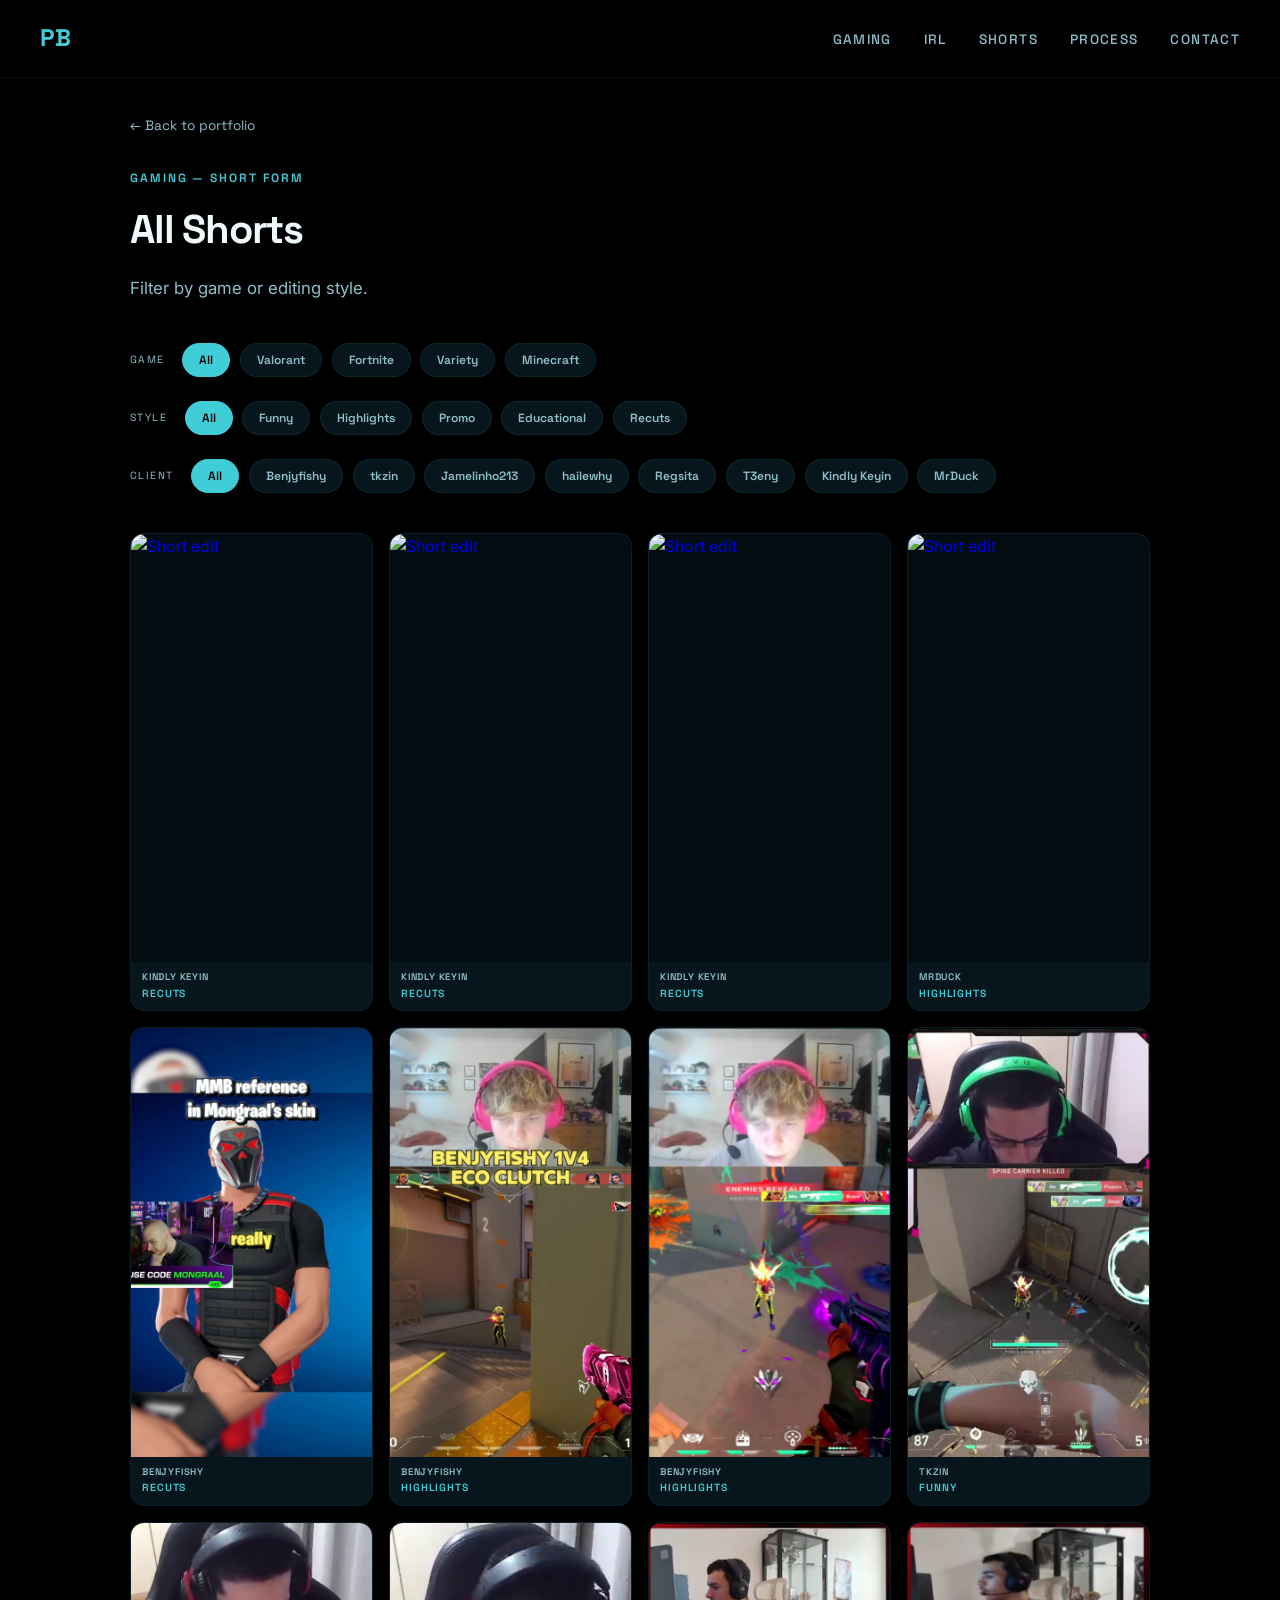
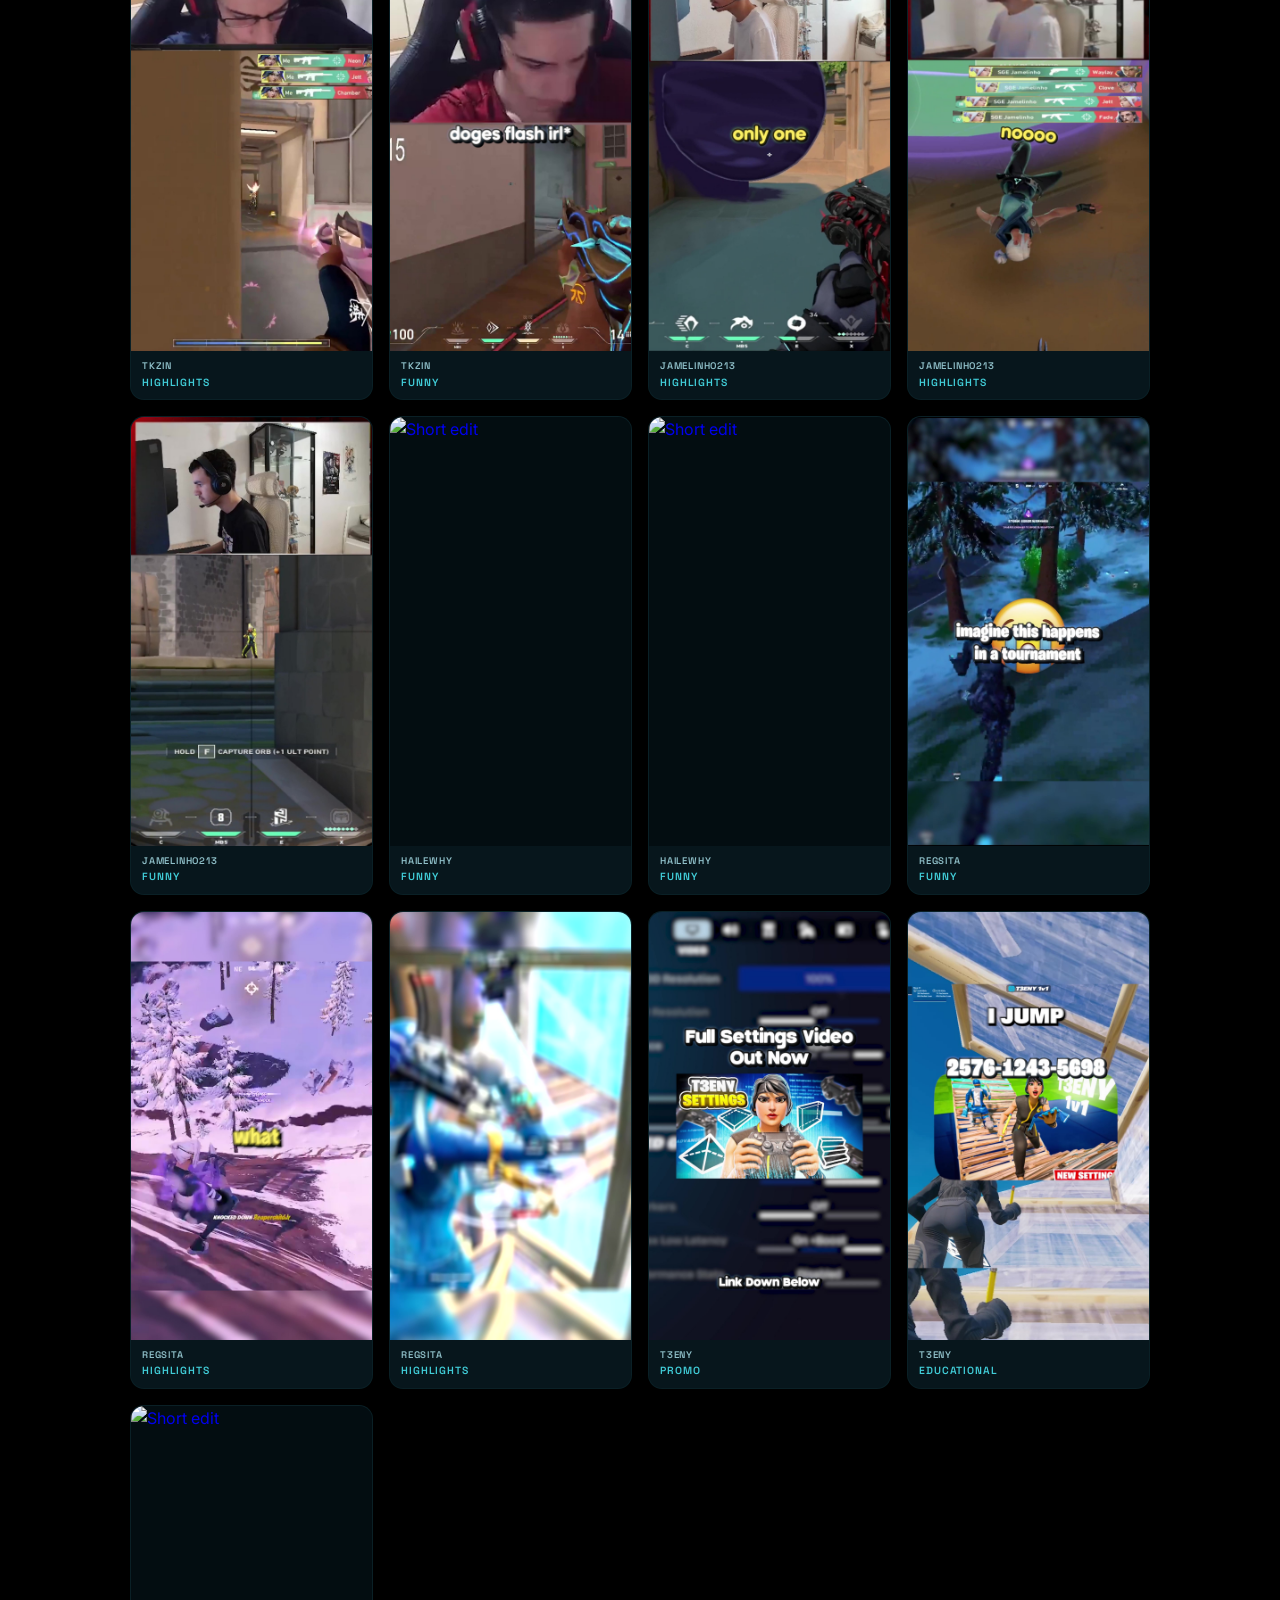
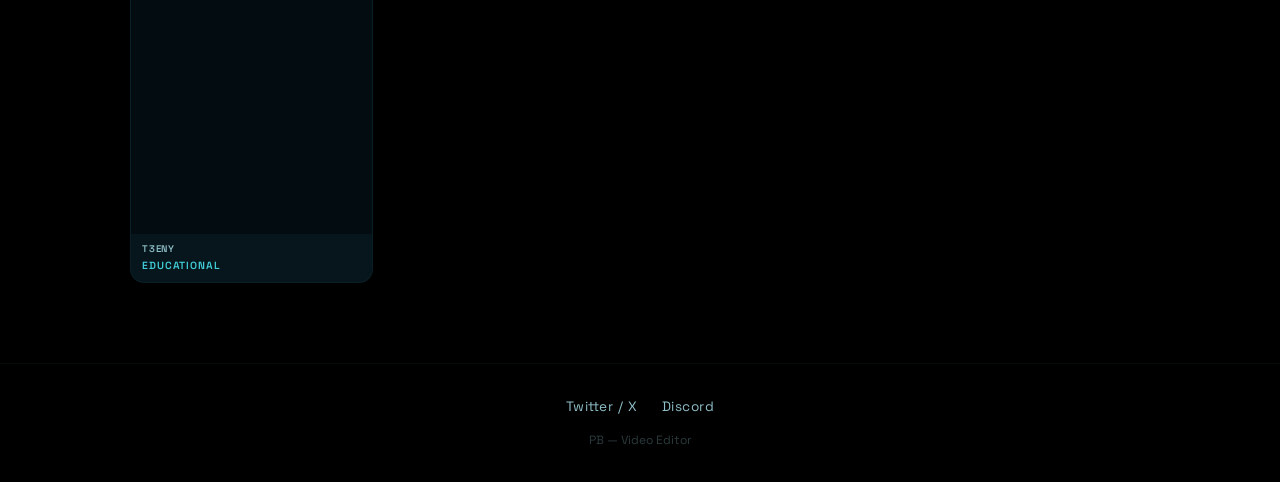
==== commit 0b9825d9: "Add third Kindly Keyin short" ====
--- a/shorts.html
+++ b/shorts.html
@@ -81,6 +81,13 @@
                 <p class="short-tag">Recuts</p>
             </a>
 
+            <!-- Kindly Keyin 3 — Variety — Recuts -->
+            <a href="https://www.youtube.com/shorts/s2gp-FgcQxE" target="_blank" class="short-card" data-game="variety" data-style="recuts" data-client="kindlykeyin">
+                <div class="short-thumb"><img src="https://img.youtube.com/vi/s2gp-FgcQxE/hqdefault.jpg" alt="Short edit"><div class="thumb-overlay"><div class="play-btn"><svg viewBox="0 0 24 24"><polygon points="8,5 20,12 8,19"/></svg></div></div></div>
+                <p class="short-client">Kindly Keyin</p>
+                <p class="short-tag">Recuts</p>
+            </a>
+
             <!-- MrDuck 1 — Minecraft — Highlights -->
             <a href="https://youtube.com/shorts/WR0u1XyHiY8" target="_blank" class="short-card" data-game="minecraft" data-style="highlights" data-client="mrduck">
                 <div class="short-thumb"><img src="https://img.youtube.com/vi/WR0u1XyHiY8/hqdefault.jpg" alt="Short edit"><div class="thumb-overlay"><div class="play-btn"><svg viewBox="0 0 24 24"><polygon points="8,5 20,12 8,19"/></svg></div></div></div>
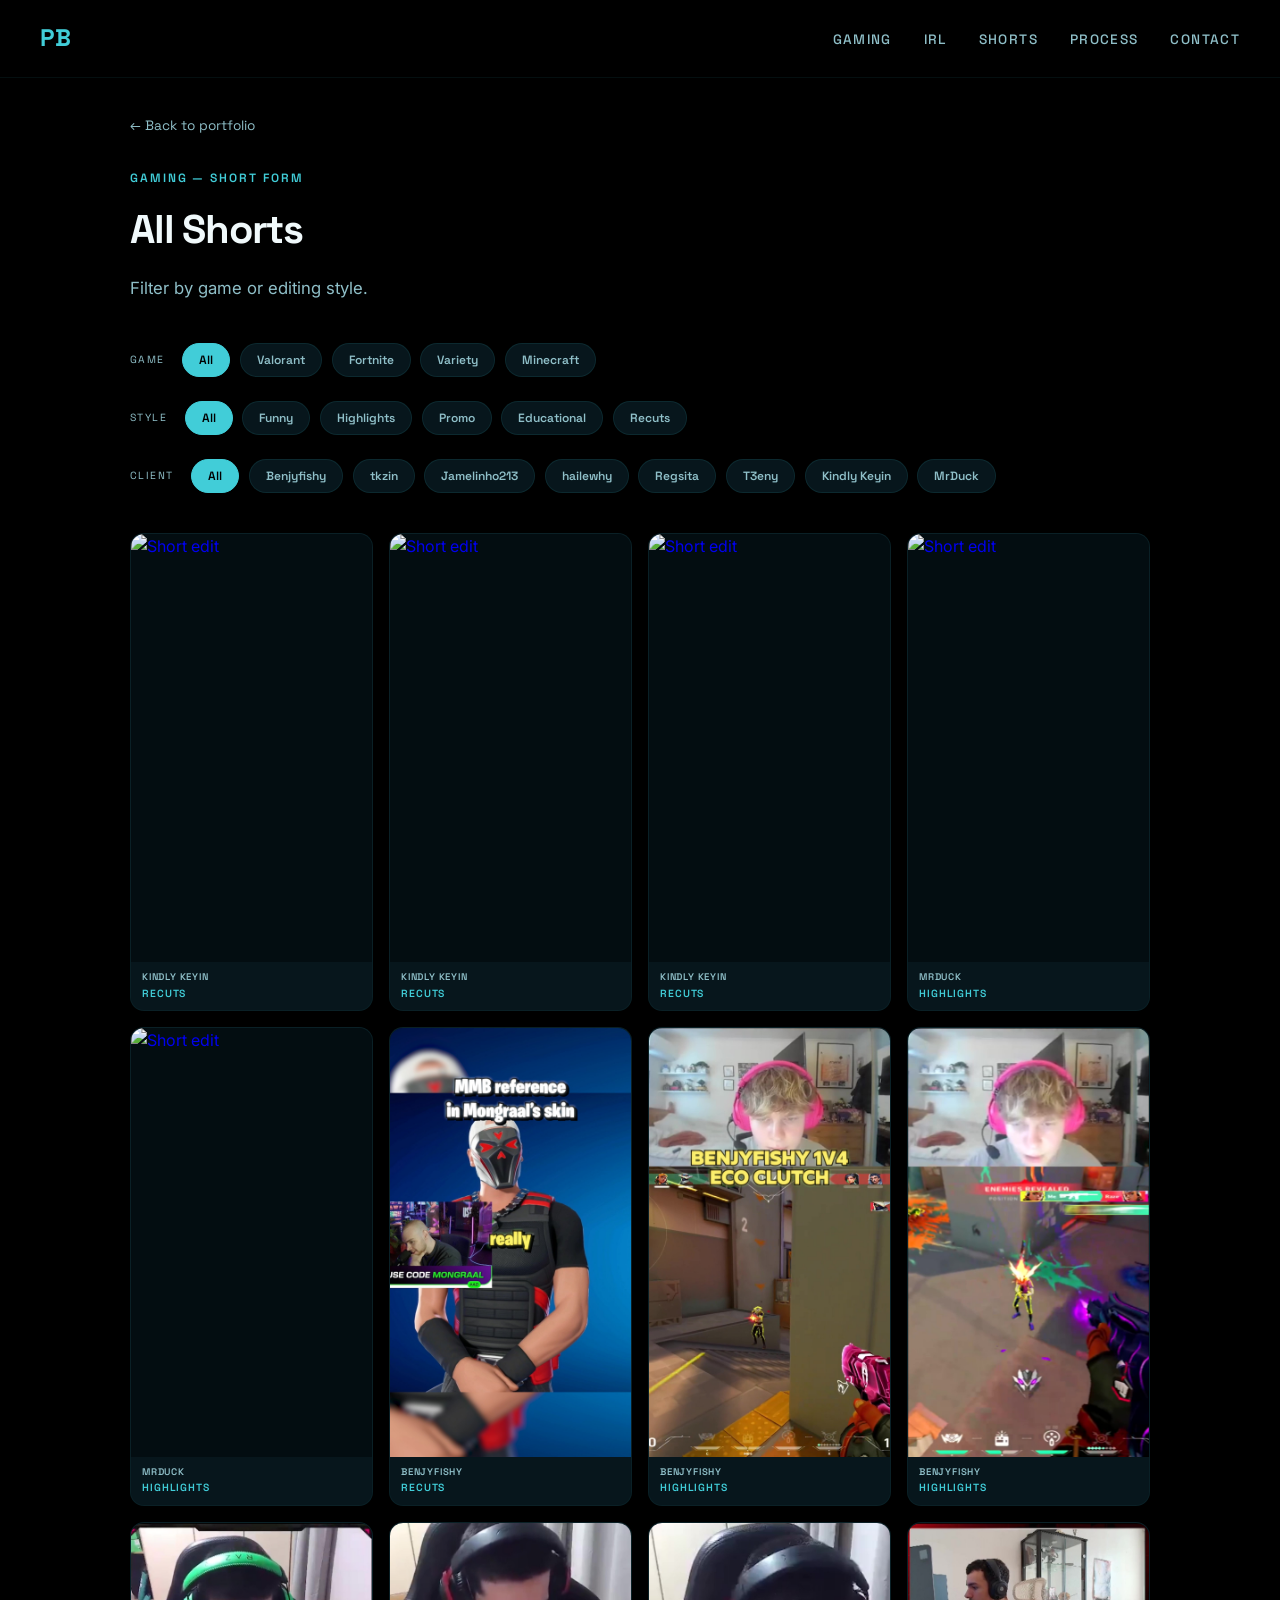
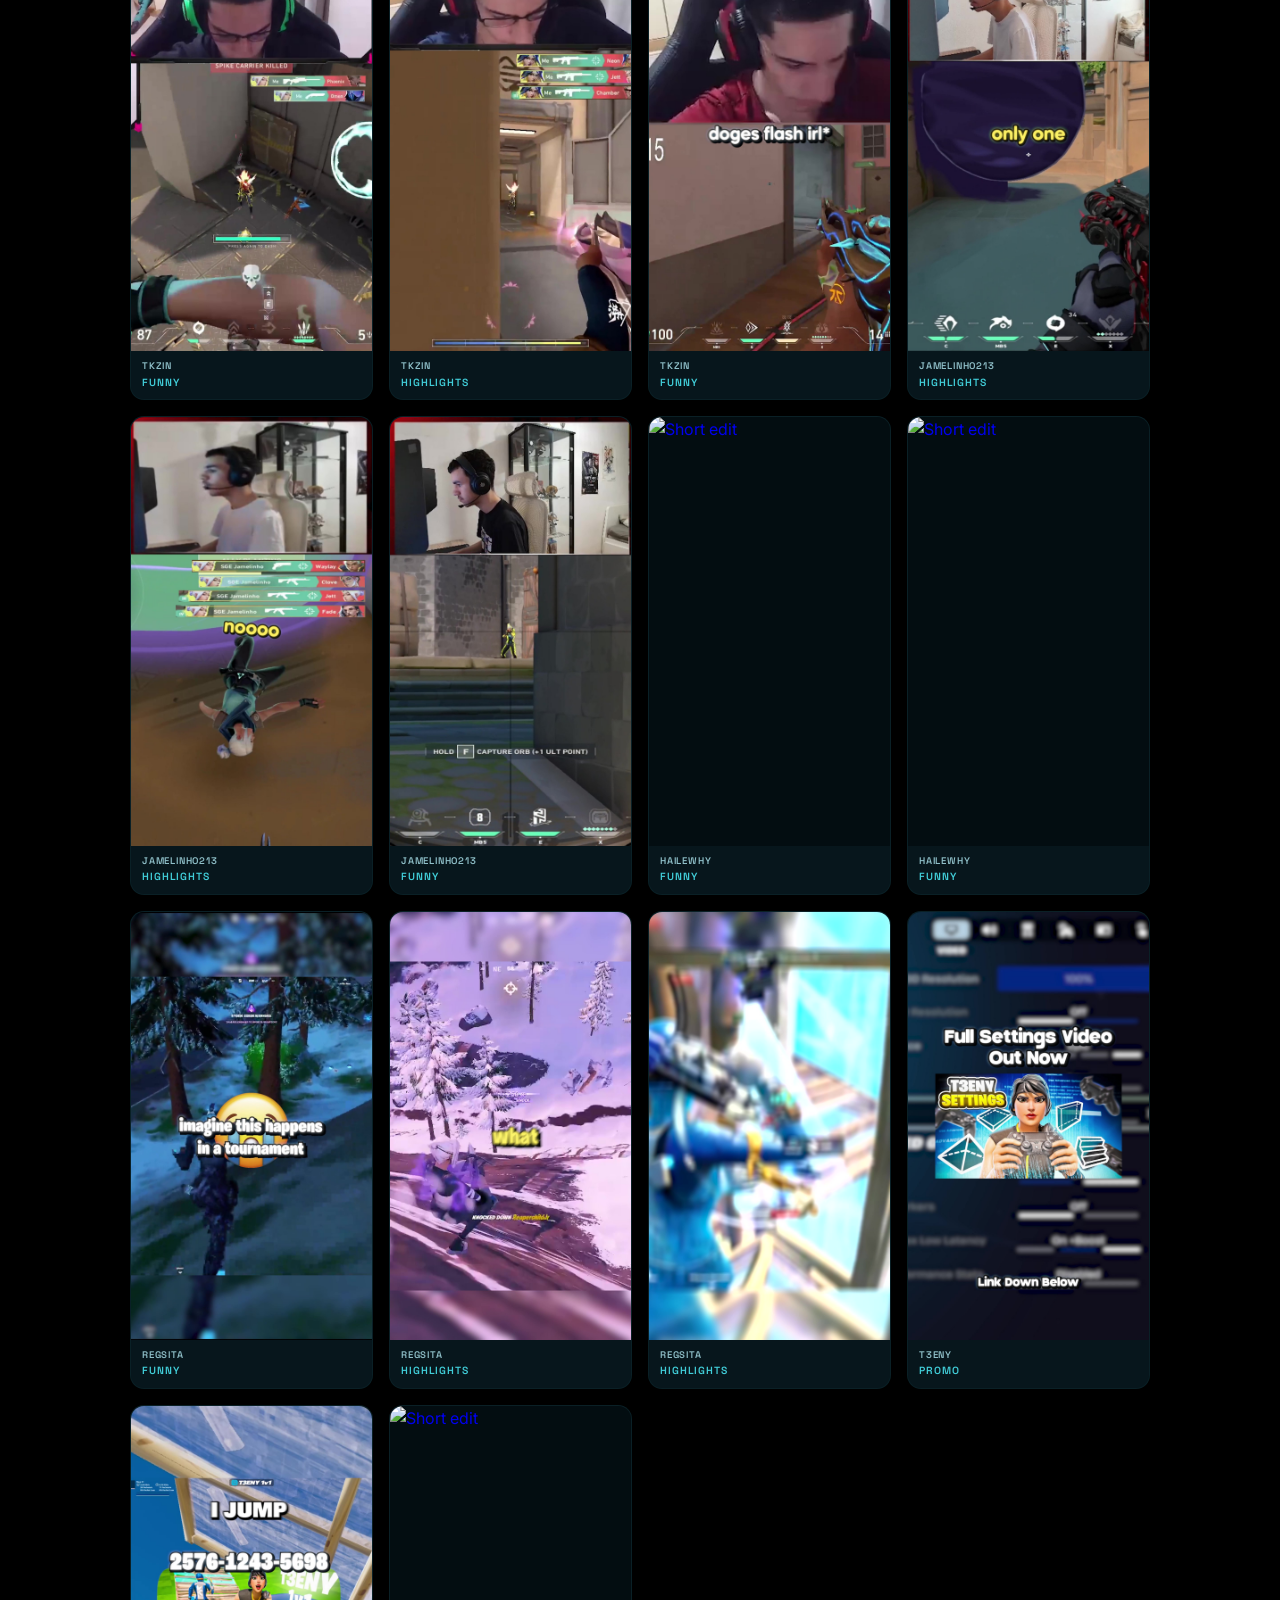
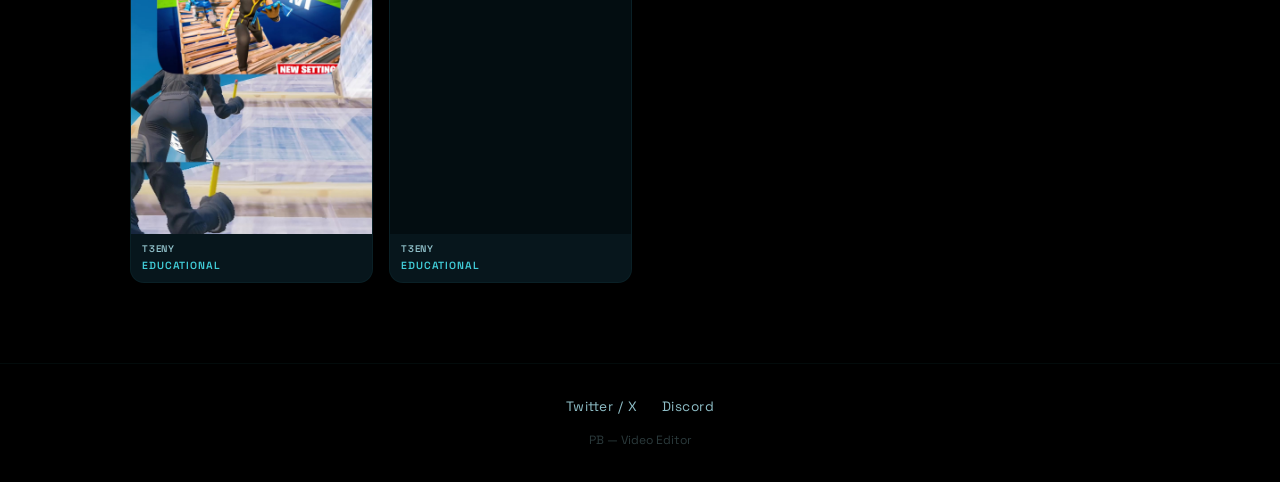
==== commit fecd57af: "Add second MrDuck short" ====
--- a/shorts.html
+++ b/shorts.html
@@ -95,6 +95,13 @@
                 <p class="short-tag">Highlights</p>
             </a>
 
+            <!-- MrDuck 2 — Minecraft — Highlights -->
+            <a href="https://www.youtube.com/shorts/FFKovegkcUk" target="_blank" class="short-card" data-game="minecraft" data-style="highlights" data-client="mrduck">
+                <div class="short-thumb"><img src="https://img.youtube.com/vi/FFKovegkcUk/hqdefault.jpg" alt="Short edit"><div class="thumb-overlay"><div class="play-btn"><svg viewBox="0 0 24 24"><polygon points="8,5 20,12 8,19"/></svg></div></div></div>
+                <p class="short-client">MrDuck</p>
+                <p class="short-tag">Highlights</p>
+            </a>
+
             <!-- Benjyfishy 1 — Fortnite — Recuts -->
             <a href="https://www.tiktok.com/@benjyfishy/video/7657113976437869847" target="_blank" class="short-card" data-game="fortnite" data-style="recuts" data-client="benjyfishy">
                 <div class="short-thumb"><img src="img/benjyfishy-1.jpg" alt="Short edit"><div class="thumb-overlay"><div class="play-btn"><svg viewBox="0 0 24 24"><polygon points="8,5 20,12 8,19"/></svg></div></div></div>
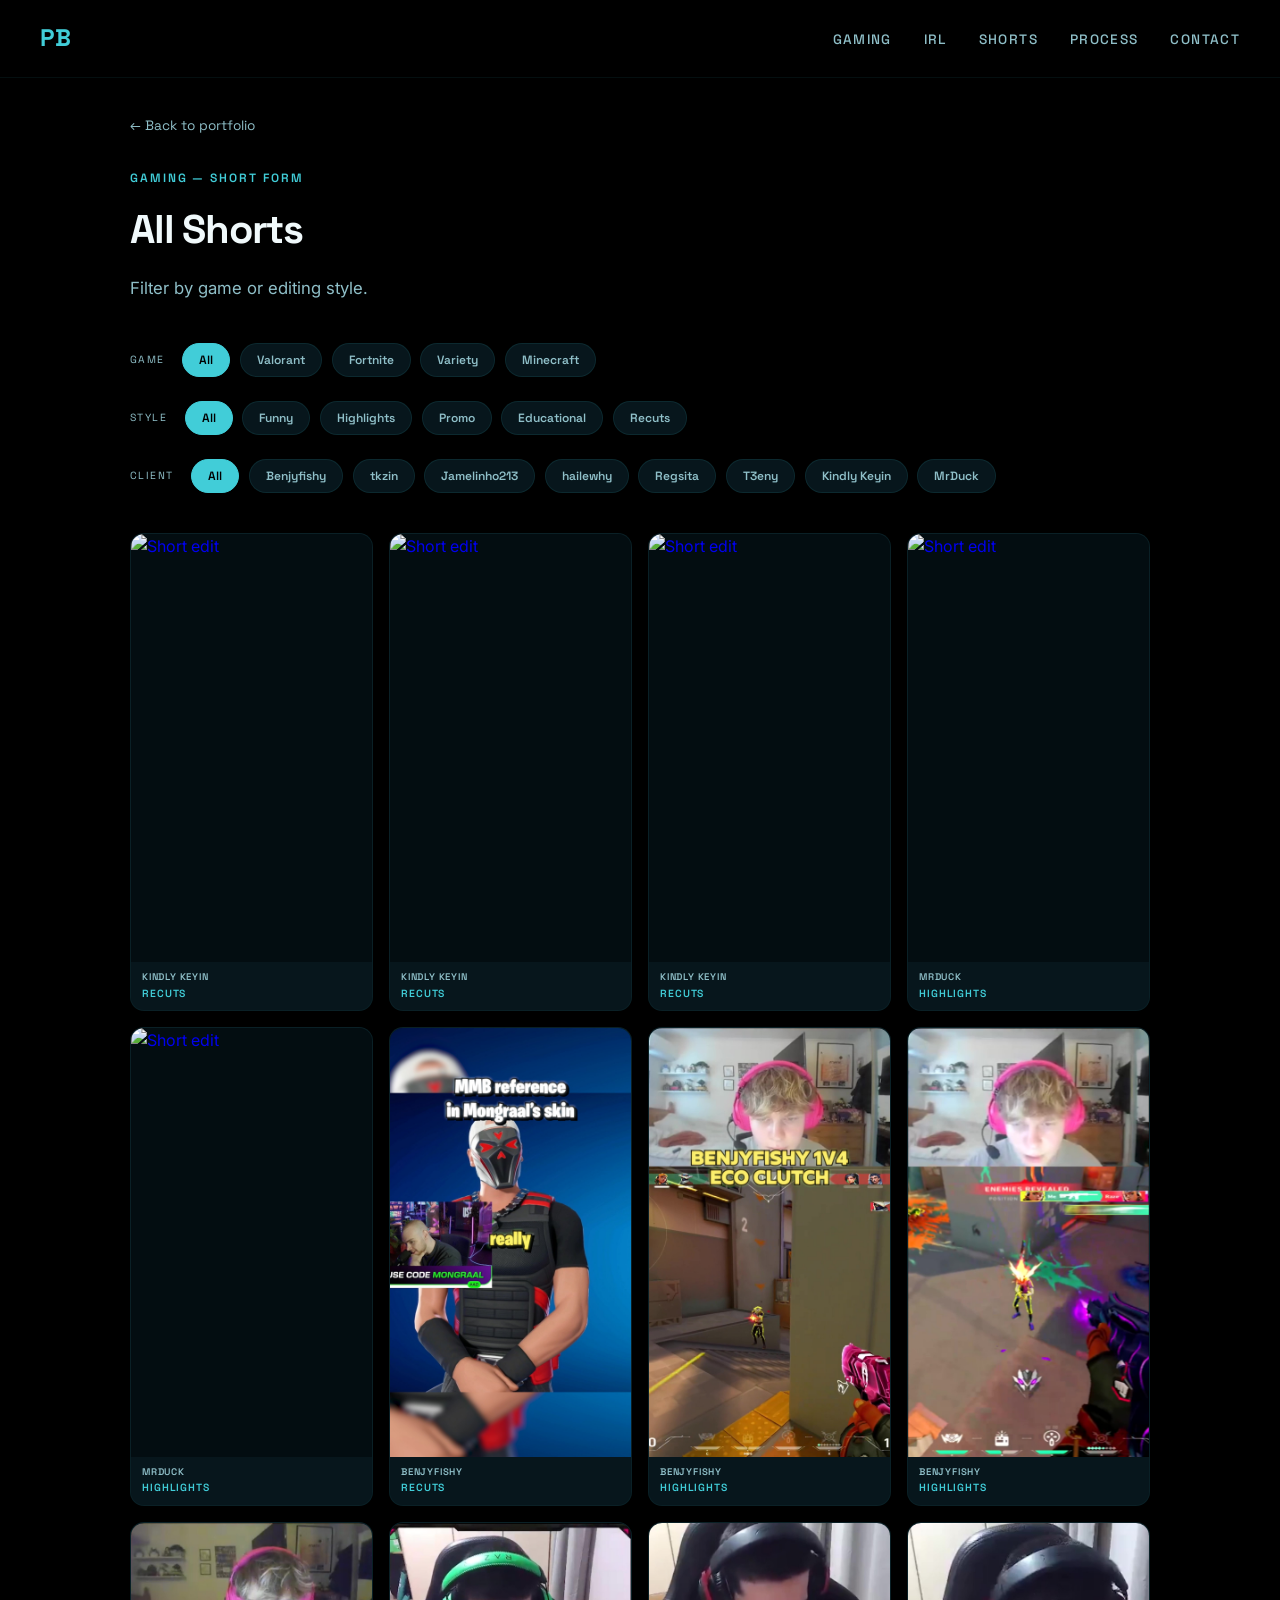
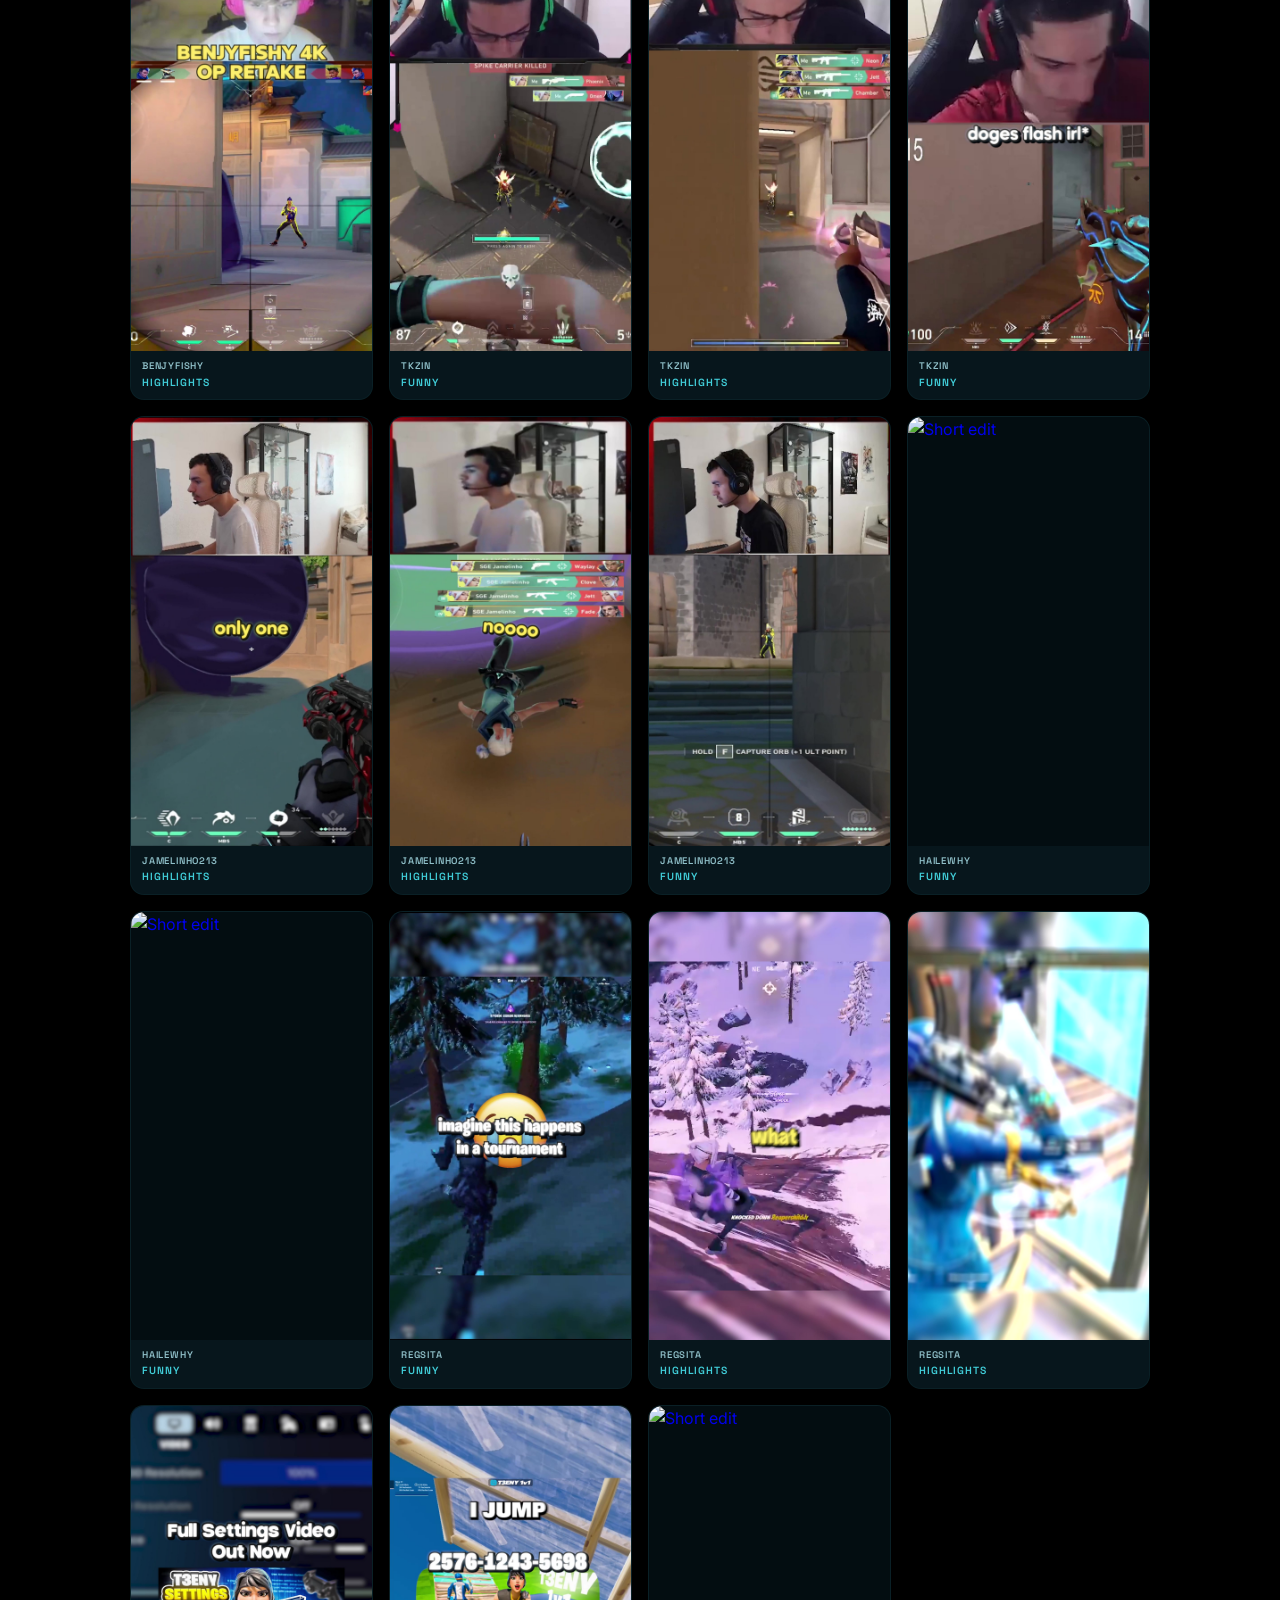
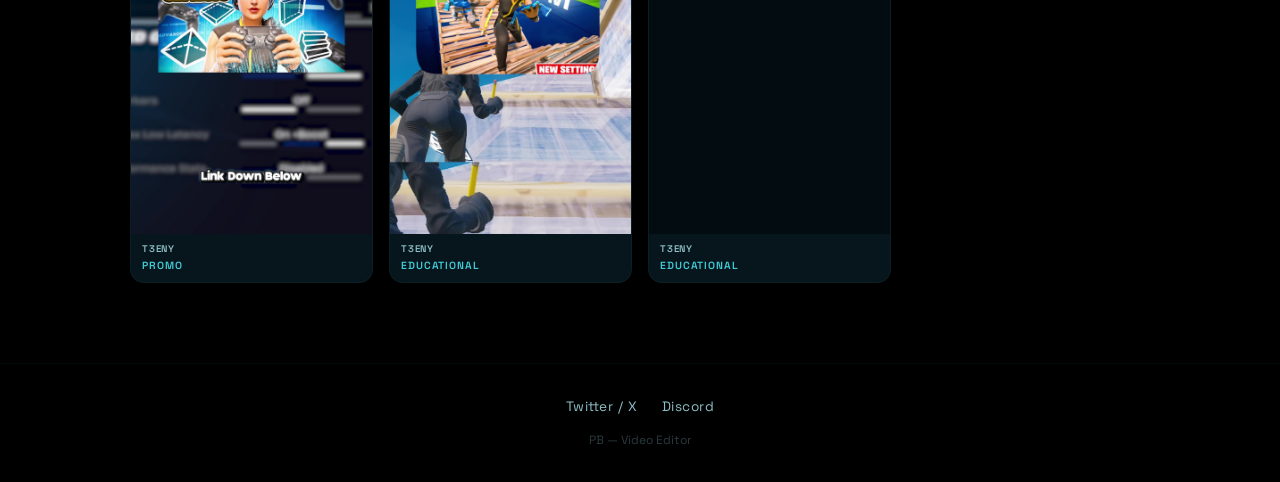
==== commit 48a9dfc8: "Add 4th Benjyfishy Valorant highlight short Co-Authored-By: Claude Sonnet 5 <noreply@anthropic.com>" ====
--- a/shorts.html
+++ b/shorts.html
@@ -123,6 +123,13 @@
                 <p class="short-tag">Highlights</p>
             </a>
 
+            <!-- Benjyfishy 4 — Valorant — Highlights -->
+            <a href="https://www.tiktok.com/@benjyfishy/video/7700291942961122582" target="_blank" class="short-card" data-game="valorant" data-style="highlights" data-client="benjyfishy">
+                <div class="short-thumb"><img src="img/benjyfishy-4.jpg" alt="Short edit"><div class="thumb-overlay"><div class="play-btn"><svg viewBox="0 0 24 24"><polygon points="8,5 20,12 8,19"/></svg></div></div></div>
+                <p class="short-client">Benjyfishy</p>
+                <p class="short-tag">Highlights</p>
+            </a>
+
             <!-- Tkzin 1 — Valorant — Funny -->
             <a href="https://www.tiktok.com/@tkzinvlr/video/7654586617528732948" target="_blank" class="short-card" data-game="valorant" data-style="funny" data-client="tkzin">
                 <div class="short-thumb"><img src="img/tkzin-1.jpg" alt="Short edit"><div class="thumb-overlay"><div class="play-btn"><svg viewBox="0 0 24 24"><polygon points="8,5 20,12 8,19"/></svg></div></div></div>
--- a/style.css
+++ b/style.css
@@ -79,6 +79,11 @@
 .clients-grid { display: grid; grid-template-columns: repeat(3, 1fr); gap: 1.2rem; }
 .client-card { display: flex; align-items: center; gap: 1rem; padding: 1.2rem; background: var(--surface); border: 1px solid rgba(65, 205, 216, 0.06); border-radius: var(--radius-lg); transition: all 0.5s var(--hover-ease); text-decoration: none; }
 .client-card:hover { border-color: rgba(65, 205, 216, 0.15); box-shadow: 0 4px 20px rgba(65, 205, 216, 0.06); }
+/* Split cards (clients with shorts): the pfp links to their external
+   profile, the rest of the card links to their filtered shorts -- see
+   shorts.html's ?client= handling. */
+.client-pfp-link { flex-shrink: 0; display: flex; }
+.client-link { flex: 1; min-width: 0; display: flex; align-items: center; text-decoration: none; }
 .client-pfp { width: 52px; height: 52px; border-radius: 50%; object-fit: cover; border: 1.5px solid rgba(65, 205, 216, 0.15); flex-shrink: 0; }
 .client-info { display: flex; flex-direction: column; gap: 0.15rem; }
 .client-name { font-family: 'Space Grotesk', sans-serif; font-size: 0.95rem; font-weight: 700; color: var(--text-primary); }
@@ -99,9 +104,17 @@
 .video-client { font-family: 'Space Grotesk', sans-serif; font-size: 0.7rem; text-transform: uppercase; letter-spacing: 0.1em; color: var(--accent); margin-bottom: 0.25rem; }
 .video-title { font-family: 'Space Grotesk', sans-serif; font-size: 1rem; font-weight: 600; color: var(--text-primary); line-height: 1.4; }
 
-/* Shorts Carousel */
-.shorts-carousel { display: flex; gap: 1rem; overflow-x: auto; scroll-snap-type: x mandatory; -webkit-overflow-scrolling: touch; scrollbar-width: none; padding-bottom: 0.5rem; }
-.shorts-carousel::-webkit-scrollbar { display: none; }
+/* Shorts Carousel -- infinite auto-scrolling marquee. The track renders the
+   card list twice back-to-back (see index.html); animating exactly -50% of
+   the track's own width moves precisely one full copy out of view, so the
+   wrap-around point is seamless regardless of how many cards are in it. */
+.shorts-carousel { overflow: hidden; padding-bottom: 0.5rem; }
+.shorts-carousel-track { display: flex; gap: 1rem; width: max-content; animation: shorts-marquee 110s linear infinite; }
+.shorts-carousel:hover .shorts-carousel-track { animation-play-state: paused; }
+@keyframes shorts-marquee {
+    from { transform: translateX(0); }
+    to { transform: translateX(-50%); }
+}
 
 .short-card { flex: 0 0 200px; scroll-snap-align: start; position: relative; display: block; text-decoration: none; overflow: hidden; background: var(--surface); border: 1px solid rgba(65, 205, 216, 0.05); border-radius: var(--radius-lg); transition: all 0.5s var(--hover-ease); }
 .short-card:hover { border-color: rgba(65, 205, 216, 0.18); box-shadow: 0 8px 35px rgba(65, 205, 216, 0.1); transform: translateY(-3px); }
@@ -134,9 +147,16 @@
 .cta-section { text-align: center; padding: 6rem 2rem; }
 .cta-title { font-family: 'Space Grotesk', sans-serif; font-size: clamp(2rem, 5vw, 3rem); font-weight: 700; letter-spacing: -0.03em; margin-bottom: 1rem; }
 .cta-desc { color: var(--text-secondary); margin-bottom: 2.5rem; font-size: 1.05rem; }
+.cta-desc + .cta-rates { margin-top: -1.8rem; }
+.cta-rates { color: var(--text-secondary); margin-bottom: 2.5rem; font-size: 0.9rem; opacity: 0.85; }
 .cta-buttons { display: flex; gap: 1rem; justify-content: center; flex-wrap: wrap; }
 .cta-discord { font-family: 'Space Grotesk', sans-serif; font-size: 0.9rem; color: var(--text-secondary); margin-top: 1.5rem; }
 .cta-discord span { color: var(--accent); font-weight: 600; }
+.cta-checklist { display: inline-flex; flex-direction: column; align-items: flex-start; text-align: left; margin: 2rem auto 0; padding-top: 1.5rem; border-top: 1px solid rgba(65, 205, 216, 0.1); }
+.cta-checklist-title { font-family: 'Space Grotesk', sans-serif; font-size: 0.7rem; text-transform: uppercase; letter-spacing: 0.1em; color: var(--text-secondary); margin-bottom: 0.9rem; }
+.cta-checklist ul { list-style: none; display: flex; flex-direction: column; gap: 0.5rem; }
+.cta-checklist li { font-size: 0.85rem; color: var(--text-secondary); line-height: 1.5; padding-left: 1.1rem; position: relative; }
+.cta-checklist li::before { content: "-"; color: var(--accent); opacity: 0.6; position: absolute; left: 0; }
 
 /* Footer */
 footer { padding: 2rem 2.5rem; text-align: center; border-top: 1px solid rgba(65, 205, 216, 0.05); }
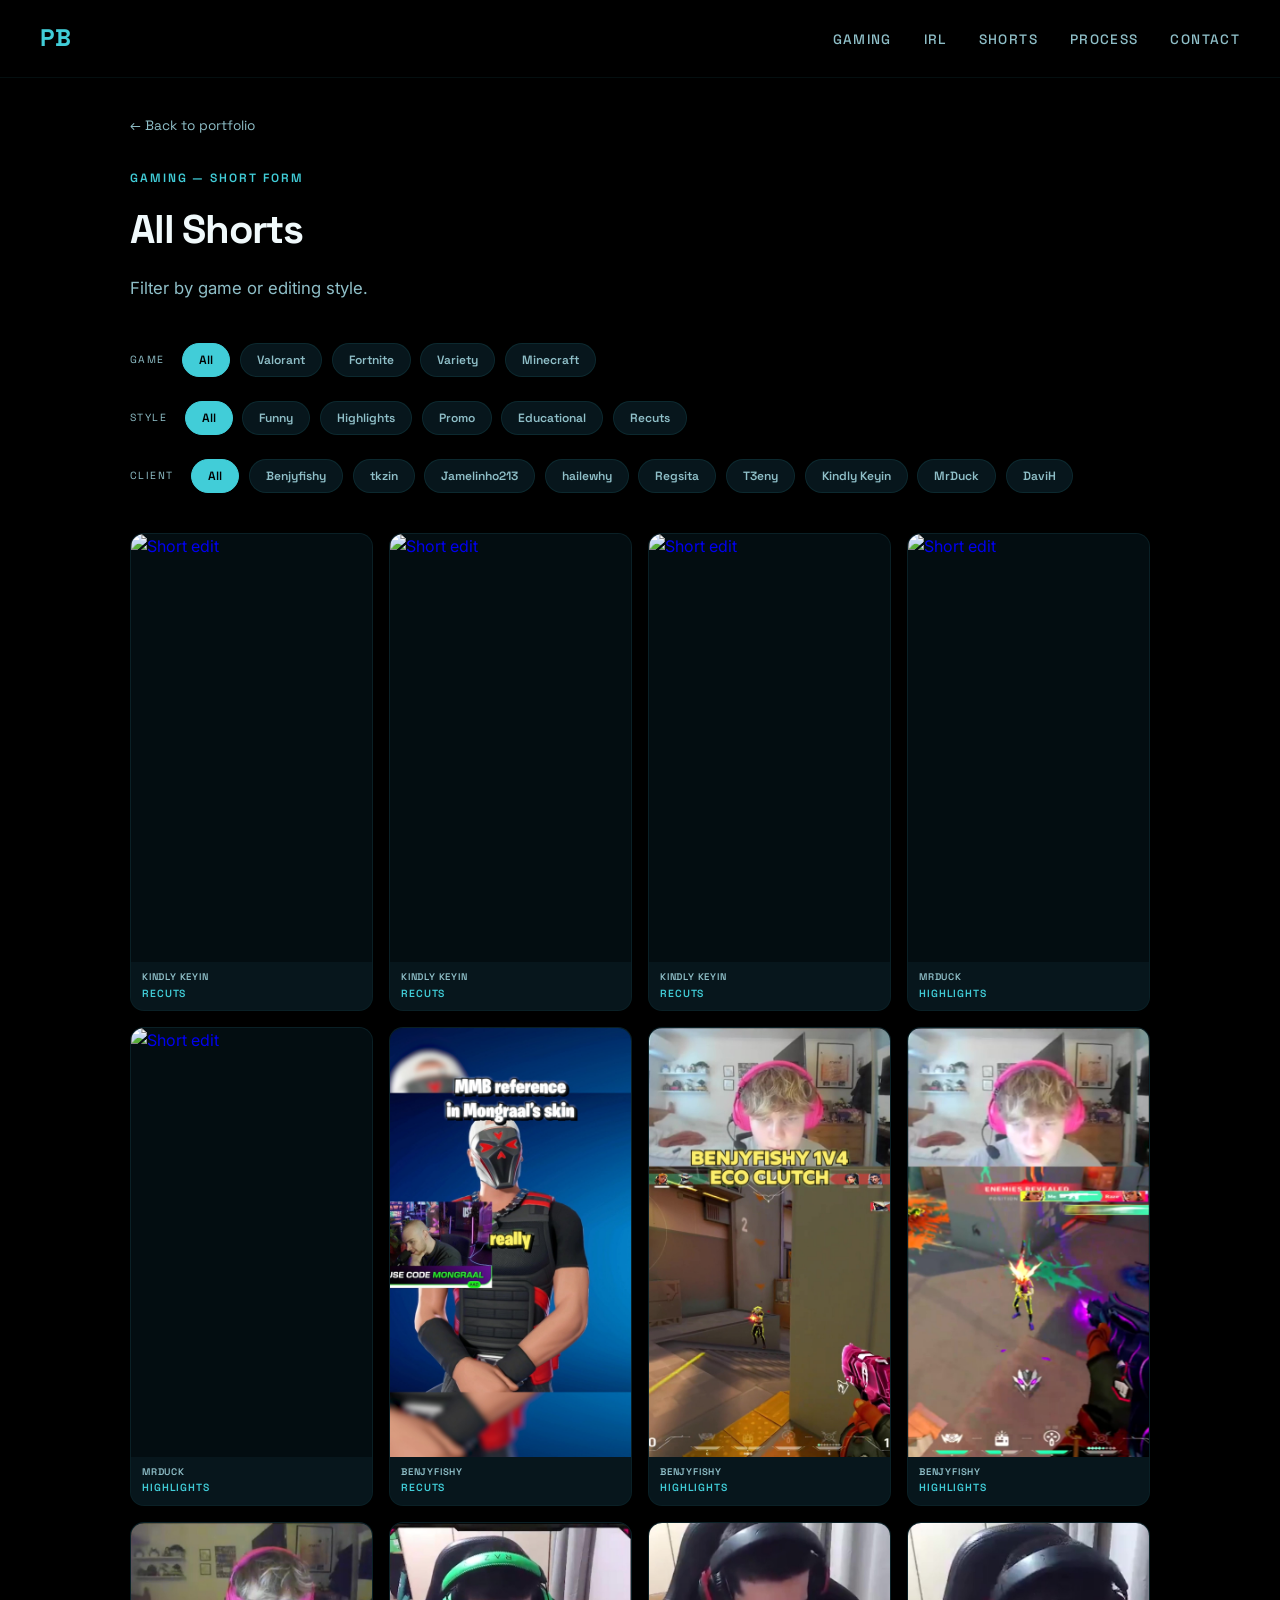
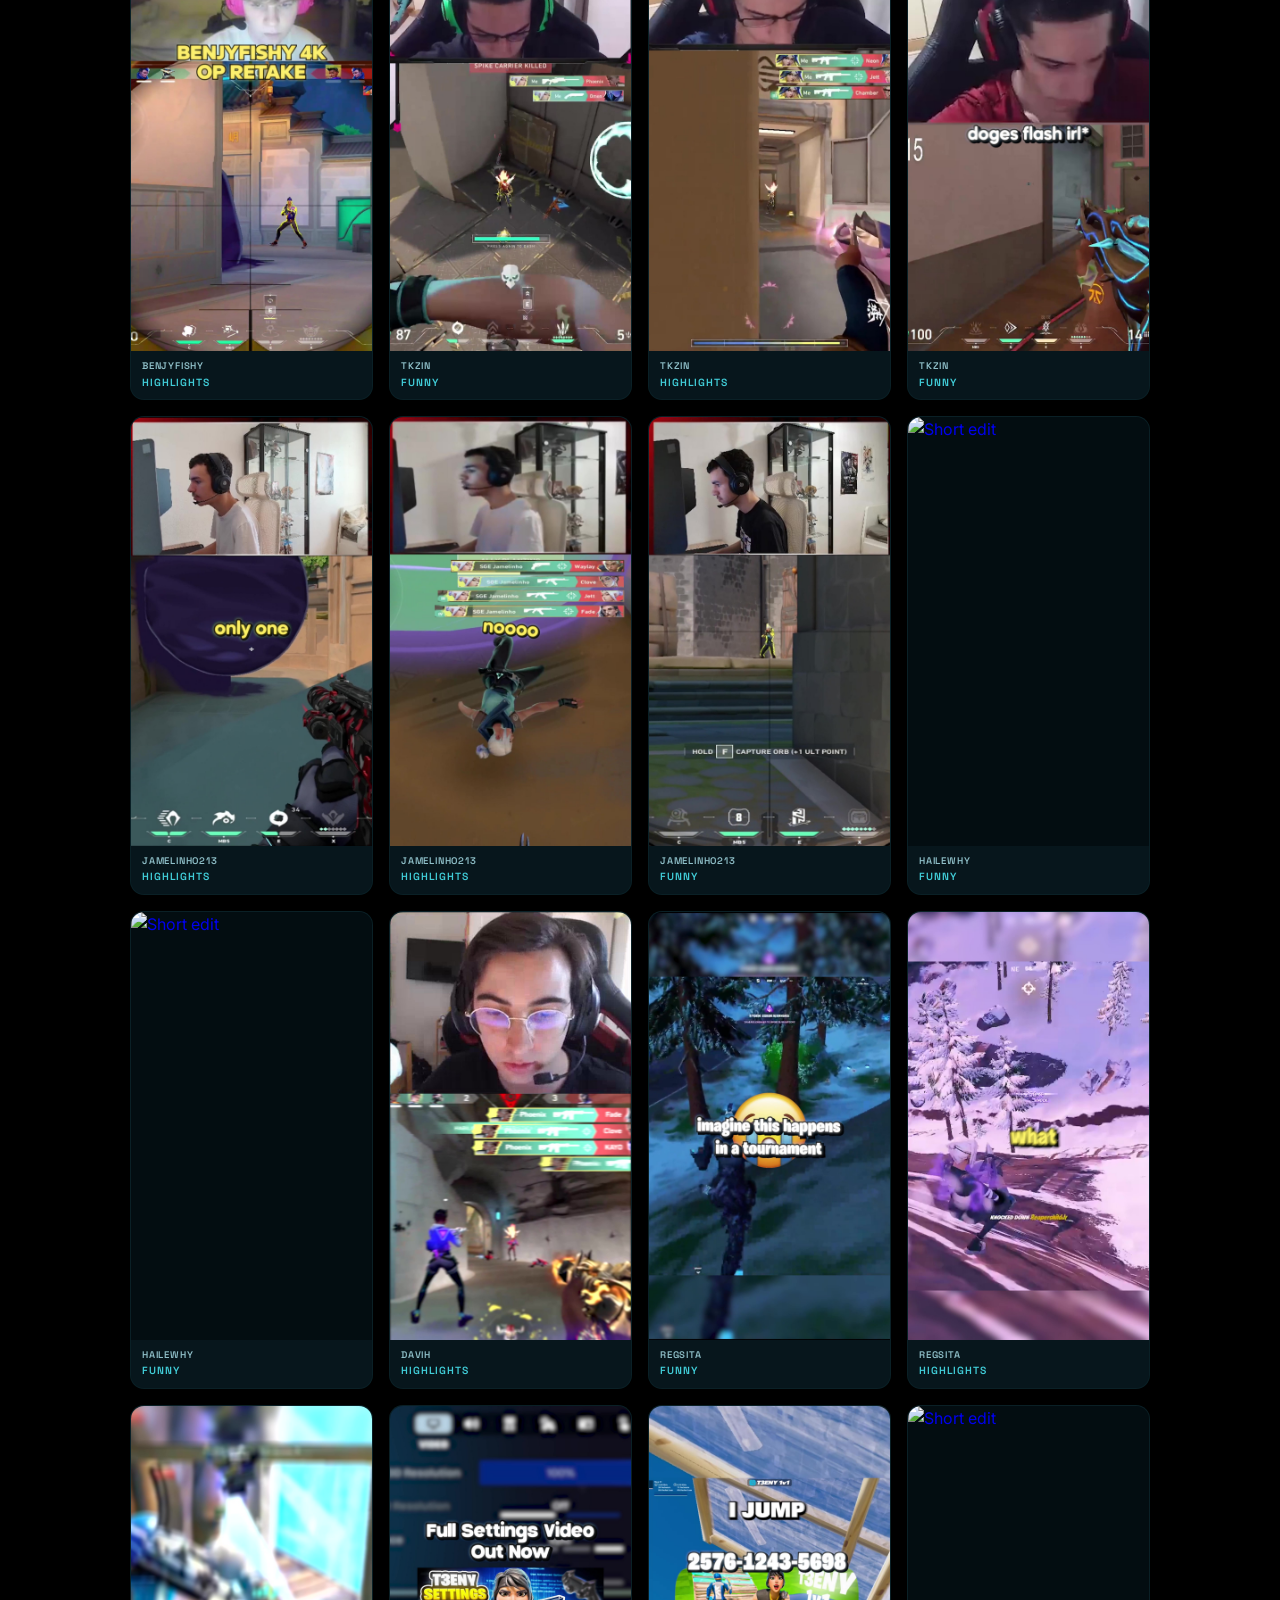
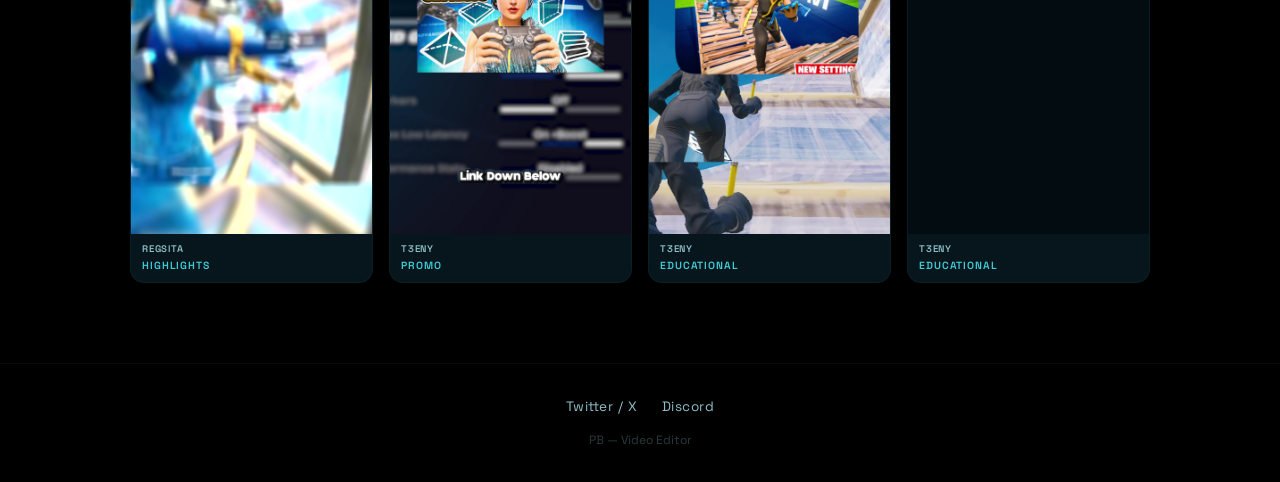
==== commit ecb5c272: "Add DaviH as client with Valorant highlight short Co-Authored-By: Claude Sonnet 5 <noreply@anthropic" ====
--- a/shorts.html
+++ b/shorts.html
@@ -63,6 +63,7 @@
             <button class="filter-btn" data-filter="client" data-value="t3eny">T3eny</button>
             <button class="filter-btn" data-filter="client" data-value="kindlykeyin">Kindly Keyin</button>
             <button class="filter-btn" data-filter="client" data-value="mrduck">MrDuck</button>
+            <button class="filter-btn" data-filter="client" data-value="davih">DaviH</button>
         </div>
 
         <div class="shorts-page-grid">
@@ -184,6 +185,13 @@
                 <div class="short-thumb"><img src="https://img.youtube.com/vi/drgp3cKfG1E/hqdefault.jpg" alt="Short edit"><div class="thumb-overlay"><div class="play-btn"><svg viewBox="0 0 24 24"><polygon points="8,5 20,12 8,19"/></svg></div></div></div>
                 <p class="short-client">hailewhy</p>
                 <p class="short-tag">Funny</p>
+            </a>
+
+            <!-- DaviH 1 — Valorant — Highlights -->
+            <a href="https://www.tiktok.com/@davihix/video/7707353785848433953" target="_blank" class="short-card" data-game="valorant" data-style="highlights" data-client="davih">
+                <div class="short-thumb"><img src="img/davih-1.jpg" alt="Short edit"><div class="thumb-overlay"><div class="play-btn"><svg viewBox="0 0 24 24"><polygon points="8,5 20,12 8,19"/></svg></div></div></div>
+                <p class="short-client">DaviH</p>
+                <p class="short-tag">Highlights</p>
             </a>
 
             <!-- Regsita 1 — Fortnite — Funny -->
